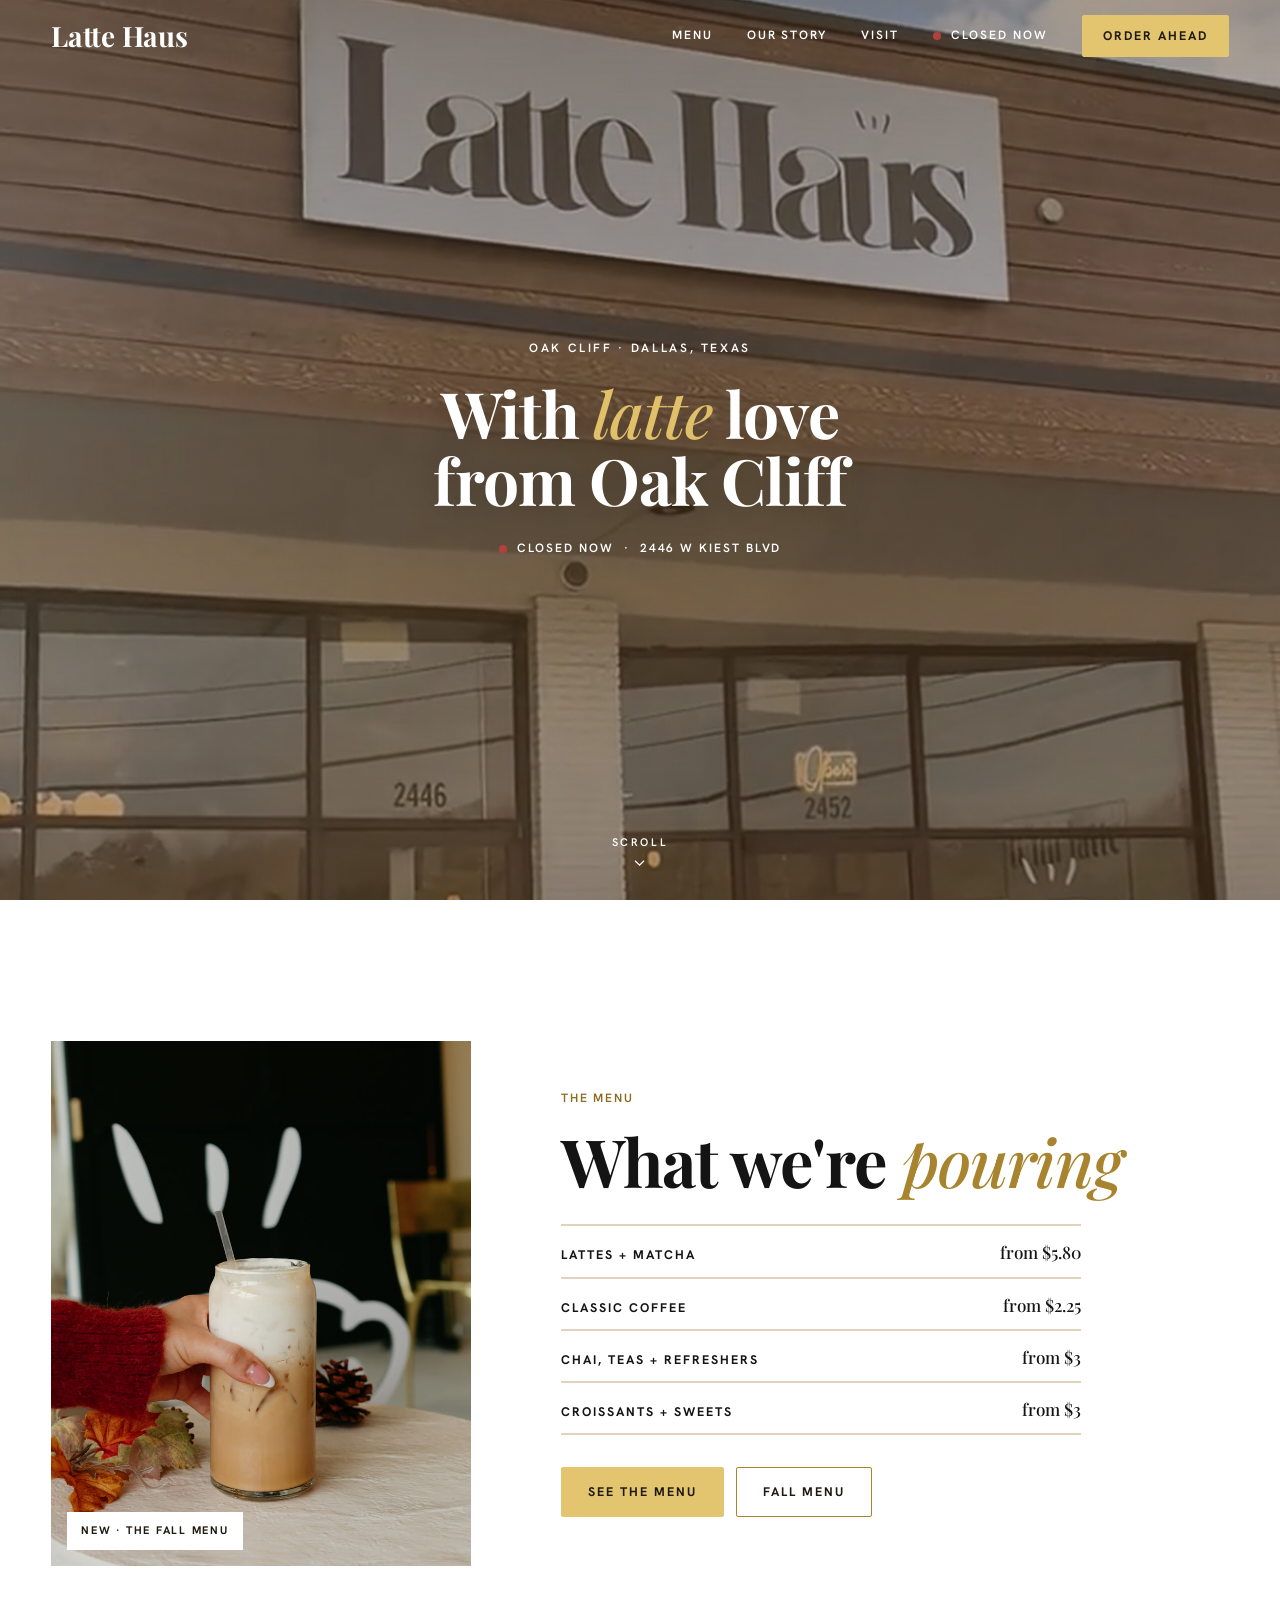
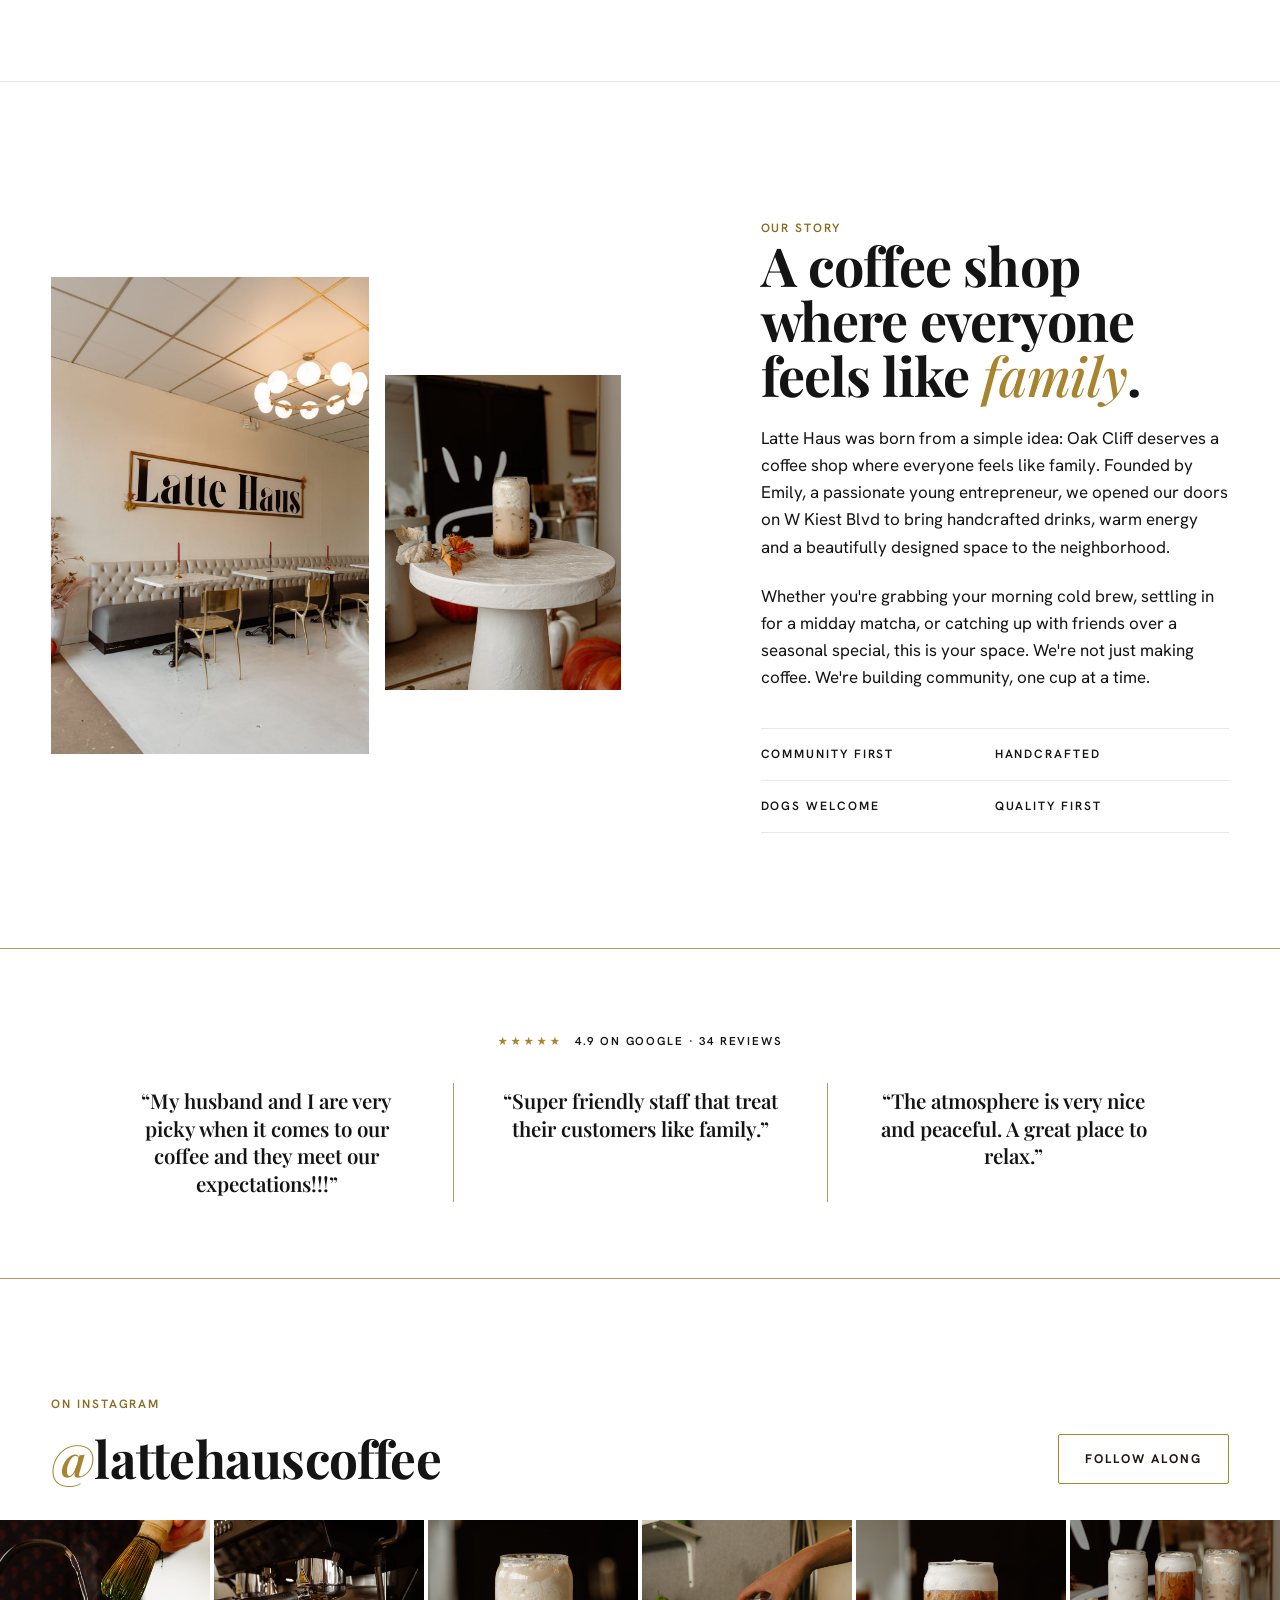
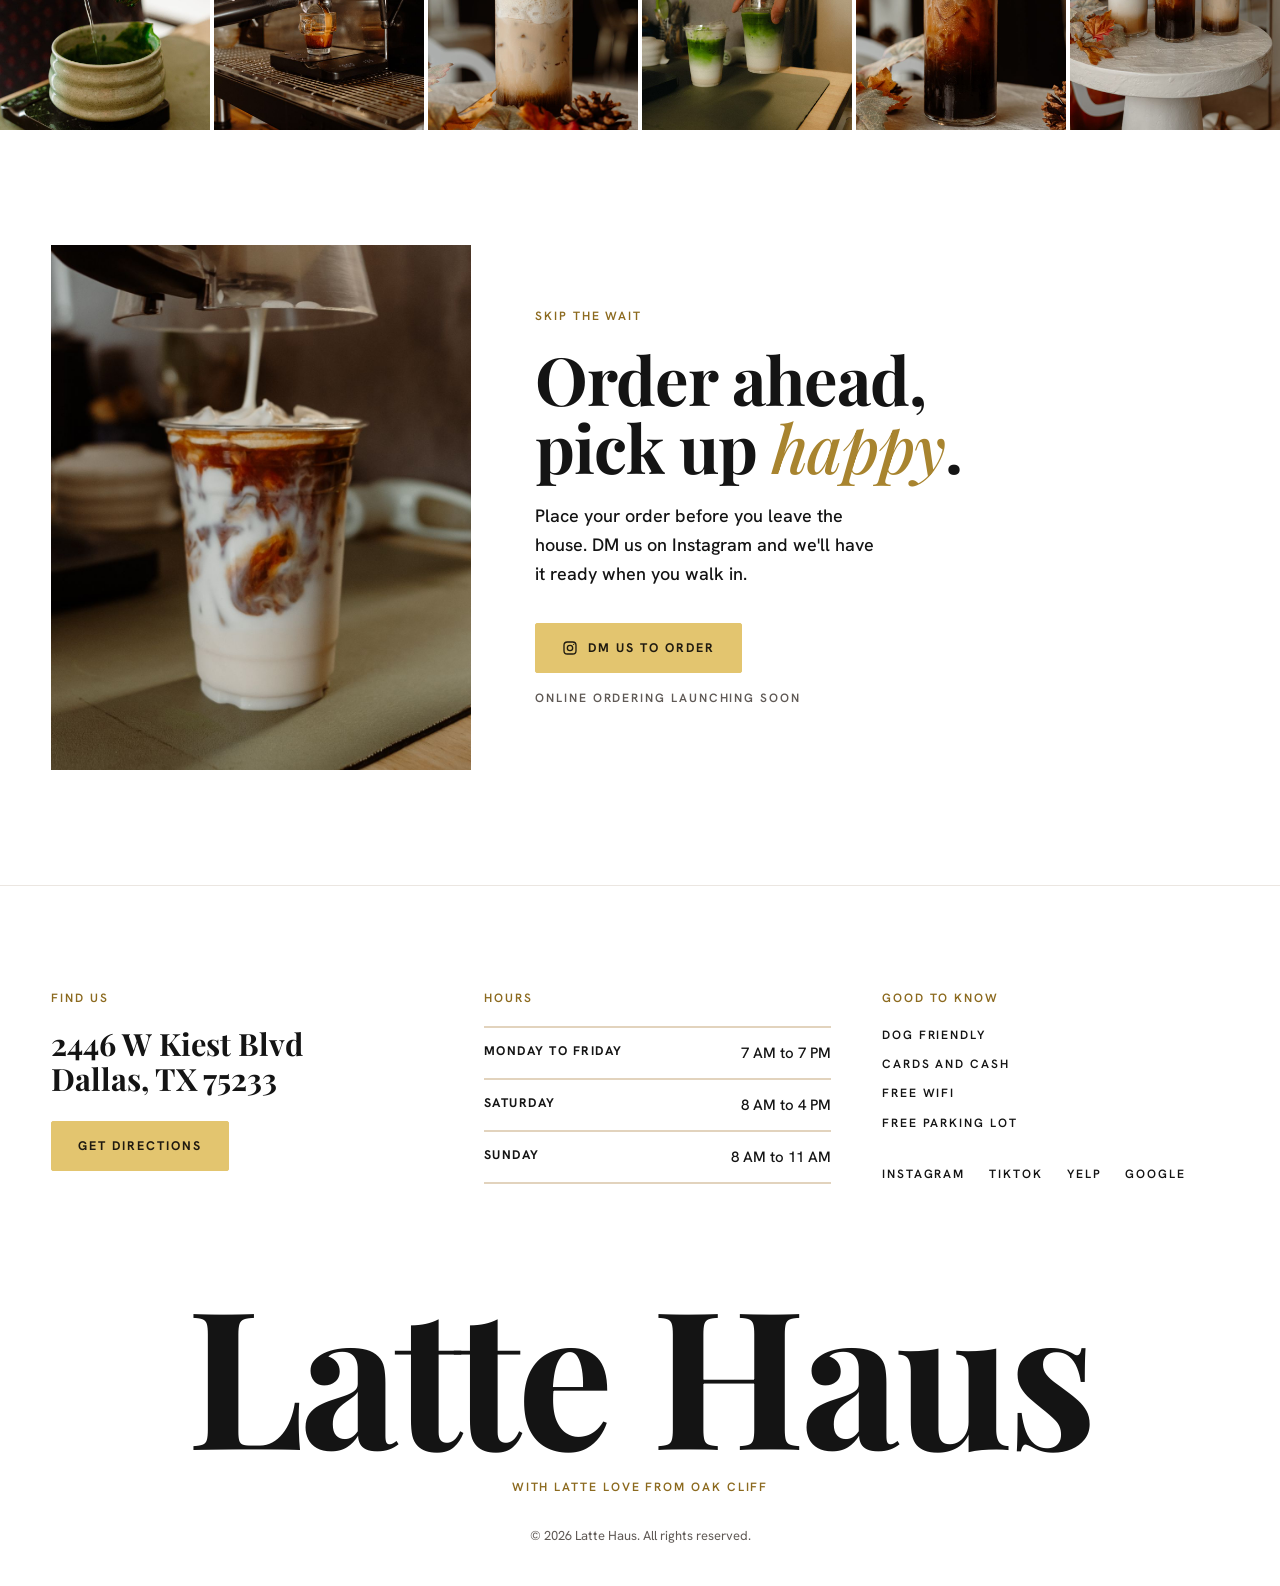
==== index.html @ f5f800fb "Revert "Menu section: 4x2 drink tiles (regular 2x2 + fall 2x2), each opens its menu" This reverts co" ====
<!DOCTYPE html>
<html lang="en">
<head>
  <meta charset="UTF-8">
  <meta name="viewport" content="width=device-width, initial-scale=1.0, viewport-fit=cover">
  <title>Latte Haus | Coffee Shop in Oak Cliff, Dallas</title>
  <meta name="description" content="Latte Haus is a handcrafted coffee shop in Oak Cliff, Dallas. Specialty lattes, matcha, pastries and a cozy room to stay a while. 2446 W Kiest Blvd.">
  <meta name="robots" content="index, follow">
  <link rel="canonical" href="https://www.lattehauscoffee.com">
  <meta name="theme-color" content="#ffffff">

  <meta property="og:type" content="website">
  <meta property="og:title" content="Latte Haus | With latte love from Oak Cliff">
  <meta property="og:description" content="Handcrafted coffee, treats and teas in Oak Cliff, Dallas.">
  <meta property="og:image" content="https://www.lattehauscoffee.com/images/og-card-v2.jpg">
  <meta property="og:image:width" content="1200">
  <meta property="og:image:height" content="630">
  <meta property="og:image:alt" content="Latte Haus, with latte love from Oak Cliff. The cafe's gold Latte Haus sign over a tufted banquette.">
  <meta property="og:url" content="https://www.lattehauscoffee.com">
  <meta property="og:site_name" content="Latte Haus">
  <meta name="twitter:card" content="summary_large_image">

  <link rel="icon" type="image/svg+xml" href="data:image/svg+xml,%3Csvg viewBox='0 0 100 100' xmlns='http://www.w3.org/2000/svg'%3E%3Crect width='100' height='100' fill='%23fff'/%3E%3Ctext x='50' y='74' font-family='Didot,Georgia,serif' font-weight='800' font-size='72' text-anchor='middle' fill='%23141414'%3EL%3C/text%3E%3C/svg%3E">

  <link rel="preconnect" href="https://fonts.googleapis.com">
  <link rel="preconnect" href="https://fonts.gstatic.com" crossorigin>
  <link href="https://fonts.googleapis.com/css2?family=Playfair+Display:wght@500..800&family=Hanken+Grotesk:wght@400..700&display=swap" rel="stylesheet">
  <link rel="preload" as="image" href="images/hero-storefront.jpg">
  <link rel="stylesheet" href="styles.css">

  <script type="application/ld+json">
  {
    "@context": "https://schema.org",
    "@type": "CoffeeShop",
    "name": "Latte Haus",
    "description": "Handcrafted coffee shop in Oak Cliff, Dallas TX. Specialty lattes, matcha, teas and pastries.",
    "url": "https://www.lattehauscoffee.com",
    "image": "https://www.lattehauscoffee.com/images/storefront-new.jpg",
    "servesCuisine": "Coffee",
    "priceRange": "$",
    "address": {
      "@type": "PostalAddress",
      "streetAddress": "2446 W Kiest Blvd",
      "addressLocality": "Dallas",
      "addressRegion": "TX",
      "postalCode": "75233",
      "addressCountry": "US"
    },
    "geo": { "@type": "GeoCoordinates", "latitude": 32.6972, "longitude": -96.8693 },
    "openingHoursSpecification": [
      { "@type": "OpeningHoursSpecification", "dayOfWeek": ["Monday", "Tuesday", "Wednesday", "Thursday", "Friday"], "opens": "07:00", "closes": "19:00" },
      { "@type": "OpeningHoursSpecification", "dayOfWeek": "Saturday", "opens": "08:00", "closes": "16:00" },
      { "@type": "OpeningHoursSpecification", "dayOfWeek": "Sunday", "opens": "08:00", "closes": "11:00" }
    ],
    "sameAs": ["https://www.instagram.com/lattehauscoffee/", "https://www.tiktok.com/@lattehauscoffee", "https://www.yelp.com/biz/latte-haus-dallas"]
  }
  </script>
  <script>document.documentElement.classList.add('js')</script>
</head>
<body>

  <header id="site-header">
    <div class="header-inner">
      <a href="#top" class="wordmark" aria-label="Latte Haus, back to top">Latte Haus</a>
      <nav class="header-nav" aria-label="Main">
        <a href="#menu">Menu</a>
        <a href="#story">Our story</a>
        <a href="#visit">Visit</a>
        <a class="status" href="#visit" data-status><i aria-hidden="true"></i><span data-status-text>Open today</span></a>
        <a href="#order" class="btn btn-solid">Order ahead</a>
      </nav>
    </div>
  </header>

  <main id="top">

    <!-- HERO: full-screen storefront photo (same shot as the live site), Onyx-style. Header floats on top in white; the sign line sits centered on the image. -->
    <section class="hero" data-studio-section="hero">
      <img class="hero-img" data-studio="photo" src="images/hero-storefront.jpg" width="1600" height="2315" alt="The Latte Haus storefront on W Kiest Blvd in Oak Cliff" fetchpriority="high">
      <!-- Phones only: behind-the-scenes reel (Lee's fall shoot). script.js loads it on small screens; desktop keeps the storefront photo. -->
      <video class="hero-video" muted playsinline loop preload="none" poster="media/hero-reel-poster.jpg" data-src="media/hero-reel.mp4" aria-hidden="true"></video>
      <div class="hero-center">
        <p class="hero-eyebrow" data-studio="eyebrow">Oak Cliff · Dallas, Texas</p>
        <h1 class="display" data-studio="headline" data-studio-type="richtext">With <em>latte</em> love<br>from Oak Cliff</h1>
        <a class="status" href="https://maps.google.com/?q=Latte+Haus+2446+W+Kiest+Blvd+Dallas+TX" target="_blank" rel="noopener" data-status><i aria-hidden="true"></i><span data-status-text>Open today</span><span aria-hidden="true">·</span><span>2446 W Kiest Blvd</span></a>
      </div>
      <a class="scroll-cue" href="#menu">Scroll<svg viewBox="0 0 24 24" fill="none" stroke="currentColor" stroke-width="1.6" aria-hidden="true"><path d="M6 9l6 6 6-6"/></svg></a>
    </section>

    <!-- MENU: the full menu is a one-page PDF (menu/menu.html, re-render with menu/render.sh) shown in a pop-up -->
    <section class="menu" id="menu" data-studio-section="menu">
      <a class="menu-card fall-card" href="latte-haus-fall-menu.pdf" data-menu="fall" aria-label="Open the fall menu">
        <!-- Fall drinks trading places on the pedestal (Lee's fall shoot). Plays silently while on screen; poster shows until then. -->
        <video class="fall-video" muted playsinline loop preload="none" poster="media/fall-swap-poster.jpg" data-src="media/fall-swap-v2.mp4" width="800" height="1000" aria-label="The three fall drinks set down one after another on a white pedestal"></video>
        <span class="fall-tag" data-studio="fall-tag" data-studio-label="Fall tag">New · The fall menu</span>
      </a>
      <div class="menu-copy">
        <p class="label">The menu</p>
        <h2 class="display" data-studio="menu-title" data-studio-label="Menu title" data-studio-type="richtext">What we're <em>pouring</em></h2>
        <!-- Letterboard index: starting prices come from the menu PDF (menu/menu.html). Update both together. -->
        <div class="menu-index" data-studio="menu-index" data-studio-label="Menu categories">
          <template data-studio-item><div class="mi-row"><span class="mi-name" data-studio-field="name"></span><span class="mi-from" data-studio-field="from"></span></div></template>
          <div class="mi-row"><span class="mi-name" data-studio-field="name">Lattes + matcha</span><span class="mi-from" data-studio-field="from">from $5.80</span></div>
          <div class="mi-row"><span class="mi-name" data-studio-field="name">Classic coffee</span><span class="mi-from" data-studio-field="from">from $2.25</span></div>
          <div class="mi-row"><span class="mi-name" data-studio-field="name">Chai, teas + refreshers</span><span class="mi-from" data-studio-field="from">from $3</span></div>
          <div class="mi-row"><span class="mi-name" data-studio-field="name">Croissants + sweets</span><span class="mi-from" data-studio-field="from">from $3</span></div>
        </div>
        <div class="menu-btns">
          <a class="btn btn-solid" href="latte-haus-menu.pdf" data-menu data-studio="menu-button" data-studio-label="Menu button">See the menu</a>
          <!-- Fall menu: menu/fall.html (PLACEHOLDER names from Lee 2026-09-30, confirm with Emily), re-render with menu/render.sh -->
          <a class="btn btn-line" href="latte-haus-fall-menu.pdf" data-menu="fall" data-studio="fall-button" data-studio-label="Fall menu button">Fall menu</a>
        </div>
      </div>
    </section>

    <!-- ABOUT US -->
    <section class="story" id="story" data-studio-section="about" data-studio-section-label="Our story">
      <div class="story-photos">
        <img data-studio="photo" src="images/fall-room.jpg" width="1000" height="1500" alt="Inside Latte Haus: the gold Latte Haus sign over a tufted banquette, marble tables and a globe chandelier" loading="lazy">
        <img data-studio="photo-2" data-studio-label="Second photo" src="images/fall-pedestal.jpg" width="800" height="1067" alt="An iced latte on a white pedestal in front of the smiling Latte Haus mascot wall, with pumpkins" loading="lazy">
      </div>
      <div class="story-copy">
        <p class="label">Our story</p>
        <h2 class="display" data-studio="title" data-studio-type="richtext">A coffee shop where everyone feels like <em>family</em>.</h2>
        <p data-studio="story-1" data-studio-label="Story paragraph 1">Latte Haus was born from a simple idea: Oak Cliff deserves a coffee shop where everyone feels like family. Founded by Emily, a passionate young entrepreneur, we opened our doors on W Kiest Blvd to bring handcrafted drinks, warm energy and a beautifully designed space to the neighborhood.</p>
        <p data-studio="story-2" data-studio-label="Story paragraph 2">Whether you're grabbing your morning cold brew, settling in for a midday matcha, or catching up with friends over a seasonal special, this is your space. We're not just making coffee. We're building community, one cup at a time.</p>
        <div class="values" data-studio="values" data-studio-label="Values">
          <template data-studio-item><div class="value" data-studio-field="label"></div></template>
          <div class="value" data-studio-field="label">Community first</div>
          <div class="value" data-studio-field="label">Handcrafted</div>
          <div class="value" data-studio-field="label">Dogs welcome</div>
          <div class="value" data-studio-field="label">Quality first</div>
        </div>
      </div>
    </section>

    <!-- REVIEWS: slim band between gold hairlines -->
    <section class="reviews" data-studio-section="reviews">
      <a class="rating" href="https://maps.google.com/?q=Latte+Haus+Dallas+TX" target="_blank" rel="noopener"><span aria-hidden="true">★★★★★</span><span data-studio="rating" data-studio-label="Rating">4.9 on Google · 34 reviews</span></a>
      <!-- Real quotes from public customer reviews (Yelp / joe.coffee). Swap in verbatim Google reviews when available. -->
      <div class="quotes" data-studio="quotes" data-studio-label="Review quotes">
        <template data-studio-item><blockquote class="quote"><p data-studio-field="quote"></p></blockquote></template>
        <blockquote class="quote"><p data-studio-field="quote">“My husband and I are very picky when it comes to our coffee and they meet our expectations!!!”</p></blockquote>
        <blockquote class="quote"><p data-studio-field="quote">“Super friendly staff that treat their customers like family.”</p></blockquote>
        <blockquote class="quote"><p data-studio-field="quote">“The atmosphere is very nice and peaceful. A great place to relax.”</p></blockquote>
      </div>
    </section>

    <!-- INSTAGRAM: static tiles of their photos, all link to the profile -->
    <section class="ig" data-studio-section="instagram" data-studio-section-label="Instagram">
      <div class="ig-head">
        <div>
          <p class="label">On Instagram</p>
          <h2 class="display"><a href="https://www.instagram.com/lattehauscoffee/" target="_blank" rel="noopener"><em>@</em>lattehauscoffee</a></h2>
        </div>
        <a class="btn btn-line" href="https://www.instagram.com/lattehauscoffee/" target="_blank" rel="noopener">Follow along</a>
      </div>
      <div class="ig-grid">
        <a href="https://www.instagram.com/lattehauscoffee/" target="_blank" rel="noopener"><img data-studio="photo-1" data-studio-label="Photo 1" src="images/ig-matcha-color.jpg" width="800" height="800" alt="Hot water poured into a bowl of bright green matcha, whisk ready" loading="lazy"></a>
        <a href="https://www.instagram.com/lattehauscoffee/" target="_blank" rel="noopener"><img data-studio="photo-2" data-studio-label="Photo 2" src="images/ig-espresso.jpg" width="800" height="800" alt="A shot pulling on the Latte Haus espresso machine" loading="lazy"></a>
        <a href="https://www.instagram.com/lattehauscoffee/" target="_blank" rel="noopener"><img data-studio="photo-3" data-studio-label="Photo 3" src="images/ig-calabasa.jpg" width="800" height="800" alt="Calabasa Latte with fall leaves and a pinecone" loading="lazy"></a>
        <a href="https://www.instagram.com/lattehauscoffee/" target="_blank" rel="noopener"><img data-studio="photo-4" data-studio-label="Photo 4" src="images/ig-matcha-counter.jpg" width="800" height="800" alt="Two matcha drinks being made at the counter" loading="lazy"></a>
        <a href="https://www.instagram.com/lattehauscoffee/" target="_blank" rel="noopener"><img data-studio="photo-5" data-studio-label="Photo 5" src="images/ig-cold-brew.jpg" width="800" height="800" alt="Maple Cream Cold Brew with fall leaves" loading="lazy"></a>
        <a href="https://www.instagram.com/lattehauscoffee/" target="_blank" rel="noopener"><img data-studio="photo-6" data-studio-label="Photo 6" src="images/ig-fall-trio.jpg" width="800" height="800" alt="The three fall drinks on a pedestal by the mascot wall" loading="lazy"></a>
      </div>
    </section>

    <!-- DM TO ORDER -->
    <section class="order" id="order" data-studio-section="order" data-studio-section-label="Order ahead">
      <figure class="order-photo">
        <img data-studio="photo" src="images/fall-pour.jpg" width="1000" height="1250" alt="Milk pouring into an iced latte with a caramel swirl" loading="lazy">
      </figure>
      <div class="order-copy">
        <p class="label">Skip the wait</p>
        <h2 class="display" data-studio="title" data-studio-type="richtext">Order ahead,<br>pick up <em>happy</em>.</h2>
        <p class="lede" data-studio="text">Place your order before you leave the house. DM us on Instagram and we'll have it ready when you walk in.</p>
        <a href="https://ig.me/m/lattehauscoffee" target="_blank" rel="noopener" class="btn btn-solid" data-studio="dm-link" data-studio-label="Instagram DM link">
          <svg viewBox="0 0 24 24" fill="none" stroke="currentColor" stroke-width="2" aria-hidden="true"><rect x="3" y="3" width="18" height="18" rx="5"/><circle cx="12" cy="12" r="4"/><circle cx="17.5" cy="6.5" r="1" fill="currentColor" stroke="none"/></svg>
          DM us to order
        </a>
        <p class="order-note" data-studio="note" data-studio-label="Small note">Online ordering launching soon</p>
      </div>
    </section>

  </main>

  <footer id="site-footer">
    <div class="visit" id="visit" data-studio-section="location" data-studio-section-label="Location & hours">
      <div class="visit-where">
        <p class="label">Find us</p>
        <p class="address" data-studio="address" data-studio-type="richtext"><a href="https://maps.google.com/?q=2446+W+Kiest+Blvd+Dallas+TX+75233" target="_blank" rel="noopener">2446 W Kiest Blvd<br>Dallas, TX 75233</a></p>
        <a href="https://maps.google.com/?q=2446+W+Kiest+Blvd+Dallas+TX+75233" target="_blank" rel="noopener" class="btn btn-solid">Get directions</a>
      </div>
      <div>
        <p class="label">Hours</p>
          <div class="hours-grid" data-studio="hours">
            <template data-studio-item><div class="hours-row"><span class="hours-day" data-studio-field="days"></span><span class="hours-time" data-studio-field="time"></span></div></template>
            <div class="hours-row"><span class="hours-day" data-studio-field="days">Monday to Friday</span><span class="hours-time" data-studio-field="time">7 AM to 7 PM</span></div>
            <div class="hours-row"><span class="hours-day" data-studio-field="days">Saturday</span><span class="hours-time" data-studio-field="time">8 AM to 4 PM</span></div>
            <div class="hours-row"><span class="hours-day" data-studio-field="days">Sunday</span><span class="hours-time" data-studio-field="time">8 AM to 11 AM</span></div>
          </div>
      </div>
      <div>
        <p class="label">Good to know</p>
        <ul class="extras" data-studio="extras" data-studio-label="Amenities">
          <template data-studio-item><li data-studio-field="label"></li></template>
          <li data-studio-field="label">Dog friendly</li>
          <li data-studio-field="label">Cards and cash</li>
          <li data-studio-field="label">Free wifi</li>
          <li data-studio-field="label">Free parking lot</li>
        </ul>
        <ul class="footer-links">
          <li><a href="https://www.instagram.com/lattehauscoffee/" target="_blank" rel="noopener">Instagram</a></li>
          <li><a href="https://www.tiktok.com/@lattehauscoffee" target="_blank" rel="noopener">TikTok</a></li>
          <li><a href="https://www.yelp.com/biz/latte-haus-dallas" target="_blank" rel="noopener">Yelp</a></li>
          <li><a href="https://maps.google.com/?q=Latte+Haus+Dallas" target="_blank" rel="noopener">Google</a></li>
        </ul>
      </div>
    </div>
    <div class="footer-base">
      <p class="footer-mark">Latte Haus</p>
      <p class="footer-tagline" data-studio="footer.tagline" data-studio-label="Footer tagline">With latte love from Oak Cliff</p>
      <p class="footer-copy">© 2026 Latte Haus. All rights reserved.</p>
    </div>
  </footer>

  <dialog id="menu-modal" aria-label="Latte Haus menu">
    <div class="mm-bar">
      <p class="label">The menu</p>
      <div class="mm-actions">
        <a class="btn btn-line mm-download" href="latte-haus-menu.pdf" download>Download PDF</a>
        <button class="btn btn-solid mm-close" type="button">Close</button>
      </div>
    </div>
    <div class="mm-body">
      <picture>
        <source media="(max-width: 700px)">
        <img width="1632" height="2112" alt="">
      </picture>
    </div>
  </dialog>

  <nav class="action-bar" aria-label="Quick actions">
    <a href="https://ig.me/m/lattehauscoffee" target="_blank" rel="noopener" class="btn btn-solid">Order ahead</a>
    <a href="latte-haus-menu.pdf" data-menu class="btn btn-line">Menu</a>
    <a href="https://maps.google.com/?q=2446+W+Kiest+Blvd+Dallas+TX+75233" target="_blank" rel="noopener" class="btn btn-line">Directions</a>
  </nav>

  <script src="script.js"></script>
  <script defer src="/_vercel/insights/script.js"></script>
  <script src="https://site-studio-kappa.vercel.app/studio.js" data-site="latte-haus" defer></script>
</body>
</html>
---- styles.css ----
/* Latte Haus refresh. Playfair like the live site, honey gold accent words (the live site's gold italic), gold from the sign frame, rails from the letterboard. No pink. */
:root {
  --ink: #141414;
  --paper: #ffffff;
  --honey: #a8842f;       /* big accent words on white (3.5:1, large text) */
  --honey-ink: #8c6a1f;   /* small labels on white (5:1) */
  --honey-light: #e0c069; /* accent words on the dark hero photo */
  --btn: #e3c56f;         /* buttons: buttery honey, dark text on it (11:1) */
  --btn-hover: #d4b257;
  --btn-ink: #1f1a10;
  --gold: #b8965a;
  --rail: #e2d3bd;
  --line: #ebe6e1;
  --mute: #5f5955;
  --serif: "Playfair Display", Georgia, serif;
  --sans: "Hanken Grotesk", system-ui, sans-serif;
  --gutter: clamp(16px, 4vw, 56px);
  --header: 72px;
}

*, *::before, *::after { box-sizing: border-box; }
html { scroll-behavior: smooth; scroll-padding-top: calc(var(--header) + 12px); -webkit-text-size-adjust: 100%; }
body { margin: 0; background: #ffffff; color: var(--ink); font-family: var(--sans); font-size: 17px; line-height: 1.6; -webkit-font-smoothing: antialiased; }
img { display: block; max-width: 100%; height: auto; }
a { color: inherit; }

/* ---------- type ---------- */
.label { font-family: var(--sans); font-size: 12px; font-weight: 600; letter-spacing: .16em; text-transform: uppercase; margin: 0 0 18px; color: var(--honey-ink); }
.display { font-family: var(--serif); font-weight: 700; letter-spacing: -.015em; line-height: 1.02; margin: 0; }
h2.display { font-size: clamp(40px, 5.2vw, 72px); }
/* the splash of color: one italic honey word per headline, like the live site's gold "Latte" */
.display em { font-style: italic; font-weight: 500; color: var(--honey); }
.hero h1 em { color: var(--honey-light); }
.lede { font-size: 18px; font-weight: 500; max-width: 34ch; margin: 22px 0 0; }

/* ---------- buttons ---------- */
.btn { display: inline-flex; align-items: center; justify-content: center; gap: 10px; min-height: 50px; padding: 0 26px; border: 1.5px solid var(--honey); border-radius: 2px; font-family: var(--sans); font-size: 12.5px; font-weight: 700; letter-spacing: .16em; text-transform: uppercase; text-decoration: none; transition: background .2s, color .2s; }
.btn-solid { background: var(--btn); border-color: var(--btn); color: var(--btn-ink); }
.btn-solid:hover { background: var(--btn-hover); border-color: var(--btn-hover); }
.btn-line { background: transparent; color: var(--btn-ink); }
.btn-line:hover { background: var(--btn); border-color: var(--btn); }
.btn svg { width: 16px; height: 16px; flex: none; }

.status { display: inline-flex; align-items: center; gap: 10px; font-size: 12px; font-weight: 600; letter-spacing: .16em; text-transform: uppercase; text-decoration: none; }
.status i { width: 8px; height: 8px; border-radius: 50%; background: #2f8f4e; flex: none; }
.status.is-closed i { background: #b3413b; }

/* ---------- header ---------- */
#site-header { position: fixed; inset: 0 0 auto 0; z-index: 50; height: var(--header); background: #ffffff; border-bottom: 1px solid transparent; transition: border-color .25s; }
#site-header.scrolled { border-bottom-color: #ebe6e1; }
.header-inner { height: 100%; display: flex; align-items: center; justify-content: space-between; gap: 24px; padding: 0 var(--gutter); }
.wordmark { font-family: var(--serif); font-weight: 700; font-size: 28px; letter-spacing: -.01em; text-decoration: none; line-height: 1; }
.header-nav { display: flex; align-items: center; gap: 34px; }
.header-nav a:not(.btn) { font-size: 12px; font-weight: 600; letter-spacing: .16em; text-transform: uppercase; text-decoration: none; }
.header-nav a:not(.btn):hover { color: var(--honey-ink); }
.header-nav .btn { min-height: 42px; padding: 0 20px; }

/* ---------- hero: full-screen photo, sign line centered (Onyx-style) ---------- */
.hero { position: relative; height: 100svh; min-height: 560px; max-height: 1200px; display: grid; place-items: center; overflow: hidden; background: #6b4a26; color: #ffffff; }
.hero-img { position: absolute; inset: 0; width: 100%; height: 100%; object-fit: cover; object-position: 50% 40%; }
.hero-video { display: none; position: absolute; inset: 0; width: 100%; height: 100%; object-fit: cover; }
.hero::after { content: ""; position: absolute; inset: 0; background: radial-gradient(ellipse 60% 45% at 50% 50%, rgba(70, 46, 20, .3), rgba(70, 46, 20, 0) 100%), linear-gradient(180deg, rgba(96, 64, 30, .5) 0%, rgba(122, 86, 44, .34) 32%, rgba(122, 86, 44, .38) 64%, rgba(90, 60, 28, .56) 100%); pointer-events: none; }
.hero-center { position: relative; z-index: 1; text-align: center; padding: 0 16px; }
.hero-eyebrow { margin: 0 0 22px; font-size: 12px; font-weight: 600; letter-spacing: .22em; text-transform: uppercase; }
.hero h1 { font-size: clamp(44px, 5vw, 84px); line-height: 1.04; text-shadow: 0 2px 30px rgba(0, 0, 0, .25); }
.hero .status { margin-top: 26px; color: #ffffff; }
.scroll-cue { position: absolute; z-index: 1; left: 50%; bottom: 28px; transform: translateX(-50%); display: grid; justify-items: center; gap: 2px; font-size: 11px; font-weight: 600; letter-spacing: .24em; text-transform: uppercase; text-decoration: none; color: #ffffff; }
.scroll-cue svg { width: 18px; height: 18px; }

/* header floats on the photo in white until you scroll past the hero */
#site-header.on-photo { background: transparent; color: #ffffff; border-bottom-color: transparent; }
#site-header.on-photo .header-nav a:not(.btn):hover { color: #ffffff; opacity: .75; }
#site-header { transition: background .3s, color .3s, border-color .3s; }

/* ---------- menu: card + pop-up (full menu lives in latte-haus-menu.pdf) ---------- */
.menu { display: grid; grid-template-columns: minmax(0, 420px) 1fr; gap: clamp(40px, 7vw, 120px); align-items: center; padding: clamp(96px, 11vw, 160px) var(--gutter) clamp(80px, 9vw, 128px); }
.menu-card { display: block; box-shadow: 0 22px 54px rgba(20, 20, 20, .14); transition: transform .35s ease, box-shadow .35s ease; }
.menu-card:hover { transform: translateY(-4px); box-shadow: 0 28px 64px rgba(20, 20, 20, .18); }
.menu-card img { width: 100%; }
.fall-card { position: relative; box-shadow: none; }
.fall-card:hover { box-shadow: none; }
.fall-card img, .fall-video { display: block; width: 100%; height: auto; aspect-ratio: 4 / 5; object-fit: cover; background: #2a211a; }
.fall-tag { position: absolute; left: 16px; bottom: 16px; background: #ffffff; padding: 10px 14px; font-size: 11px; font-weight: 700; letter-spacing: .16em; text-transform: uppercase; color: var(--btn-ink); }
.menu-index { margin-top: 30px; max-width: 520px; border-top: 2px solid var(--rail); }
.mi-row { display: flex; justify-content: space-between; align-items: baseline; gap: 16px; padding: 13px 0 12px; background: linear-gradient(var(--rail), var(--rail)) left bottom / 100% 2px no-repeat; }
.mi-name { font-size: 12.5px; font-weight: 700; letter-spacing: .16em; text-transform: uppercase; }
.mi-from { font-family: var(--serif); font-size: 17px; font-weight: 500; white-space: nowrap; }
.menu-btns { display: flex; flex-wrap: wrap; gap: 12px; margin-top: 32px; }

#menu-modal { padding: 0; border: 0; border-radius: 2px; background: #f4f1ee; color: var(--ink); width: min(900px, calc(100vw - 48px)); max-width: 100vw; max-height: calc(100vh - 48px); overflow: auto; overscroll-behavior: contain; }
#menu-modal::backdrop { background: rgba(20, 20, 20, .6); }
.mm-bar { position: sticky; top: 0; z-index: 2; display: flex; align-items: center; justify-content: space-between; gap: 12px; padding: 10px 12px 10px 20px; background: #ffffff; border-bottom: 1px solid #ebe6e1; }
.mm-bar .label { margin: 0; }
.mm-actions { display: flex; gap: 8px; }
.mm-actions .btn { min-height: 44px; padding: 0 16px; cursor: pointer; }
.mm-body { padding: 16px; }
.mm-body img { width: 100%; }

/* ---------- story ---------- */
.story { display: grid; grid-template-columns: repeat(12, 1fr); gap: 0 clamp(20px, 3vw, 48px); padding: clamp(80px, 9vw, 128px) var(--gutter); align-items: center; border-top: 1px solid #ebe6e1; }
.story-photos { grid-column: 1 / span 6; display: grid; grid-template-columns: 1.35fr 1fr; gap: 16px; align-items: end; }
.story-photos img { width: 100%; aspect-ratio: 2 / 3; object-fit: cover; object-position: 50% 85%; }
.story-photos img:last-child { aspect-ratio: 3 / 4; margin-bottom: 64px; }
.story-copy { grid-column: 8 / span 5; }
.story-copy h2 { font-size: clamp(38px, 4.2vw, 60px); }
.story-copy p { margin: 22px 0 0; }
.values { margin: 36px 0 0; display: grid; grid-template-columns: 1fr 1fr; border-top: 1px solid #ebe6e1; }
.value { padding: 16px 0; border-bottom: 1px solid #ebe6e1; font-size: 12px; font-weight: 600; letter-spacing: .16em; text-transform: uppercase; }

/* ---------- reviews: slim band between gold hairlines ---------- */
.reviews { background: #ffffff; border-top: 1px solid var(--gold); border-bottom: 1px solid var(--gold); padding: clamp(56px, 6vw, 80px) var(--gutter); text-align: center; }
.rating { display: inline-flex; gap: 12px; align-items: center; font-size: 11.5px; font-weight: 600; letter-spacing: .16em; text-transform: uppercase; text-decoration: none; }
.rating span:first-child { letter-spacing: .24em; color: var(--honey); }
.quotes { display: grid; grid-template-columns: repeat(3, 1fr); max-width: 1120px; margin: 30px auto 0; }
.quote { margin: 0; padding: 4px clamp(18px, 3vw, 44px); }
.quote + .quote { border-left: 1px solid var(--gold); }
.quote p { font-family: var(--serif); font-weight: 600; font-size: clamp(18px, 1.6vw, 21px); line-height: 1.35; margin: 0; }

/* ---------- instagram ---------- */
.ig { padding: clamp(80px, 9vw, 128px) var(--gutter) 0; }
.ig-head { display: flex; justify-content: space-between; align-items: flex-end; gap: 20px; margin-bottom: 36px; }
.ig-head h2.display { font-size: clamp(34px, 4vw, 56px); }
.ig-head h2 a { text-decoration: none; }
.ig-grid { display: grid; grid-template-columns: repeat(6, 1fr); gap: 4px; margin: 0 calc(-1 * var(--gutter)); }
.ig-grid a { display: block; overflow: hidden; }
.ig-grid img { width: 100%; aspect-ratio: 1; object-fit: cover; transition: transform .5s ease; }
.ig-grid a:hover img { transform: scale(1.04); }

/* ---------- order ---------- */
.order { display: grid; grid-template-columns: minmax(0, 420px) 1fr; gap: clamp(28px, 5vw, 88px); padding: clamp(80px, 9vw, 128px) var(--gutter); align-items: center; }
.order-photo { margin: 0; }
.order-photo img { width: 100%; aspect-ratio: 4 / 5; object-fit: cover; }
.order-copy .btn { margin-top: 34px; }
.order-note { margin: 16px 0 0; font-size: 12px; font-weight: 600; letter-spacing: .16em; text-transform: uppercase; color: var(--mute); }

/* ---------- footer: visit info + wordmark ---------- */
#site-footer { padding: clamp(72px, 8vw, 112px) var(--gutter) 40px; border-top: 1px solid #ebe6e1; }
.visit { display: grid; grid-template-columns: 1.1fr 1fr 1fr; gap: clamp(28px, 4vw, 72px); align-items: start; }
.address { font-family: var(--serif); font-weight: 700; font-size: clamp(26px, 2.4vw, 34px); line-height: 1.15; margin: 0; }
.address a { text-decoration: none; }
.visit-where .btn { margin-top: 24px; }
.hours-grid { border-top: 2px solid var(--rail); }
.hours-row { display: flex; justify-content: space-between; gap: 16px; padding: 13px 0; border-bottom: 2px solid var(--rail); }
.hours-day { font-size: 12.5px; font-weight: 700; letter-spacing: .12em; text-transform: uppercase; }
.hours-time { font-size: 15px; font-weight: 500; font-variant-numeric: tabular-nums; text-align: right; }
.extras { margin: 0; padding: 0; list-style: none; display: grid; gap: 10px; }
.extras li { font-size: 12px; font-weight: 600; letter-spacing: .16em; text-transform: uppercase; }
.footer-links { display: flex; flex-wrap: wrap; gap: 4px 24px; margin: 22px 0 0; padding: 0; list-style: none; }
.footer-links a { display: inline-block; padding: 10px 0; font-size: 12px; font-weight: 600; letter-spacing: .16em; text-transform: uppercase; text-decoration: none; }
.footer-links a:hover { color: var(--honey-ink); }
.footer-base { margin-top: clamp(56px, 7vw, 96px); text-align: center; }
.footer-mark { font-family: var(--serif); font-weight: 700; font-size: clamp(72px, 15vw, 220px); line-height: .9; letter-spacing: -.02em; margin: 0; }
.footer-tagline { margin: 22px 0 0; font-size: 12px; font-weight: 600; letter-spacing: .16em; text-transform: uppercase; color: var(--honey-ink); }
.footer-copy { margin: 28px 0 0; font-size: 13px; color: var(--mute); }

/* ---------- phone action bar ---------- */
.action-bar { display: none; }

/* ================= tablet ================= */
@media (max-width: 1080px) {
  .visit { grid-template-columns: 1fr 1fr; }
  .ig-grid { grid-template-columns: repeat(3, 1fr); }
}

/* ================= phone ================= */
@media (max-width: 767px) {
  :root { --header: 60px; }
  body { font-size: 16px; padding-bottom: calc(68px + env(safe-area-inset-bottom)); }
  .wordmark { font-size: 24px; }
  .header-nav a:not(.status) { display: none; }
  .header-nav .status { font-size: 11px; letter-spacing: .14em; }

  .hero { min-height: 520px; }
  .hero-video { display: block; }
  .hero-img { object-position: 50% 50%; }
  .hero h1 { font-size: clamp(40px, 11.4vw, 48px); }
  .hero-eyebrow { font-size: 11px; margin-bottom: 18px; }
  .hero .status { margin-top: 24px; font-size: 11px; letter-spacing: .14em; }
  .scroll-cue { bottom: calc(84px + env(safe-area-inset-bottom)); }

  .menu { grid-template-columns: 1fr; gap: 36px; padding: 72px 16px 64px; }
  .menu-card { order: 2; width: 100%; max-width: none; }
  .menu-btns { display: grid; grid-template-columns: 1fr 1fr; gap: 10px; margin-top: 26px; }
  .menu-btns .btn { padding: 0 10px; }

  #menu-modal { width: 100vw; height: 100dvh; max-height: 100dvh; margin: 0; border-radius: 0; }
  .mm-bar { padding: calc(10px + env(safe-area-inset-top, 0px)) 12px 10px; }
  .mm-bar .label { display: none; }
  .mm-actions { width: 100%; }
  .mm-actions .btn { flex: 1; }
  .mm-body { padding: 0 0 env(safe-area-inset-bottom, 0px); background: #ffffff; }

  .story { grid-template-columns: 1fr; padding: 64px 16px; }
  .story-photos { grid-column: 1; margin-bottom: 36px; gap: 10px; }
  .story-photos img:last-child { margin-bottom: 36px; }
  .story-copy { grid-column: 1; }

  .reviews { padding: 48px 16px; }
  .quotes { grid-template-columns: 1fr; margin-top: 22px; }
  .quote { padding: 16px 8px; }
  .quote + .quote { border-left: 0; border-top: 1px solid var(--gold); }
  .quote p { font-size: 19px; }

  .ig { padding: 64px 16px 0; }
  .ig-head { margin-bottom: 24px; }
  .ig-head .btn { display: none; }
  .ig-grid { grid-template-columns: repeat(3, 1fr); gap: 3px; margin: 0 -16px; }

  .order { grid-template-columns: 1fr; padding: 64px 16px; gap: 32px; }
  .order-photo { display: none; }
  .order-copy .btn { width: 100%; }

  #site-footer { padding: 56px 16px 32px; }
  .visit { grid-template-columns: 1fr; gap: 32px; }
  .visit-where .btn { width: 100%; }
  .footer-base { margin-top: 56px; }

  .action-bar { display: grid; grid-template-columns: 1.3fr 1fr 1fr; gap: 6px; position: fixed; inset: auto 0 0 0; z-index: 60; padding: 8px 8px calc(8px + env(safe-area-inset-bottom)); background: #ffffff; border-top: 1px solid #ebe6e1; }
  .action-bar .btn { min-height: 48px; padding: 0 8px; font-size: 11px; letter-spacing: .12em; }
}

/* ================= motion (quiet on purpose; off for reduced-motion; everything visible without JS) ================= */
@media (prefers-reduced-motion: no-preference) {
  /* hero: photo settles like a slow push-in, copy rises in order, the gold word warms up last */
  .hero-img { animation: lh-settle 7s cubic-bezier(.2, .7, .2, 1) both; }
  .hero-center > * { animation: lh-rise 1s cubic-bezier(.2, .7, .2, 1) both; }
  .hero-eyebrow { animation-delay: .2s; }
  .hero h1 { animation-delay: .38s; }
  .hero .status { animation-delay: .7s; }
  .hero h1 em { animation: lh-ink 1.4s ease 1.1s both; }
  .scroll-cue { animation: lh-fade 1s ease 1.3s both; }
  .scroll-cue svg { animation: lh-bob 2.6s ease-in-out 2.3s infinite; }

  /* sections drift up as they arrive (JS only tags things that start below the fold) */
  .will-reveal { opacity: 0; transform: translateY(22px); transition: opacity .9s cubic-bezier(.2, .7, .2, 1), transform .9s cubic-bezier(.2, .7, .2, 1); }
  .will-reveal.in { opacity: 1; transform: none; }
  .story-copy.will-reveal, .order-copy.will-reveal, .menu-copy.will-reveal { transition-delay: .12s; }

  /* instagram tiles arrive one after another */
  .ig-grid.will-reveal { opacity: 1; transform: none; }
  .ig-grid.will-reveal a { opacity: 0; transform: translateY(16px); transition: opacity .7s ease, transform .7s cubic-bezier(.2, .7, .2, 1); }
  .ig-grid.will-reveal.in a { opacity: 1; transform: none; }
  .ig-grid a:nth-child(2) { transition-delay: .07s; }
  .ig-grid a:nth-child(3) { transition-delay: .14s; }
  .ig-grid a:nth-child(4) { transition-delay: .21s; }
  .ig-grid a:nth-child(5) { transition-delay: .28s; }
  .ig-grid a:nth-child(6) { transition-delay: .35s; }

  /* letterboard rails draw across, one row at a time */
  .menu-index.will-reveal { opacity: 1; transform: none; }
  .menu-index.will-reveal .mi-row { background-size: 0 2px; transition: background-size .8s cubic-bezier(.6, 0, .2, 1); }
  .menu-index.will-reveal .mi-row > * { opacity: 0; transition: opacity .6s ease; }
  .menu-index.will-reveal.in .mi-row { background-size: 100% 2px; }
  .menu-index.will-reveal.in .mi-row > * { opacity: 1; }
  .mi-row:nth-child(3), .mi-row:nth-child(3) > * { transition-delay: .12s; }
  .mi-row:nth-child(4), .mi-row:nth-child(4) > * { transition-delay: .24s; }
  .mi-row:nth-child(5), .mi-row:nth-child(5) > * { transition-delay: .36s; }

  /* menu pop-up opens softly */
  #menu-modal[open] { animation: lh-pop .38s cubic-bezier(.2, .7, .2, 1) both; }
  #menu-modal[open]::backdrop { animation: lh-fade .38s ease both; }
}
@keyframes lh-settle { from { transform: scale(1.07); } to { transform: scale(1); } }
@keyframes lh-rise { from { opacity: 0; transform: translateY(22px); } to { opacity: 1; transform: none; } }
@keyframes lh-ink { from { color: #ffffff; } to { color: var(--honey-light); } }
@keyframes lh-fade { from { opacity: 0; } to { opacity: 1; } }
@keyframes lh-bob { 0%, 100% { transform: translateY(0); } 50% { transform: translateY(5px); } }
@keyframes lh-pop { from { opacity: 0; transform: translateY(14px) scale(.985); } to { opacity: 1; transform: none; } }
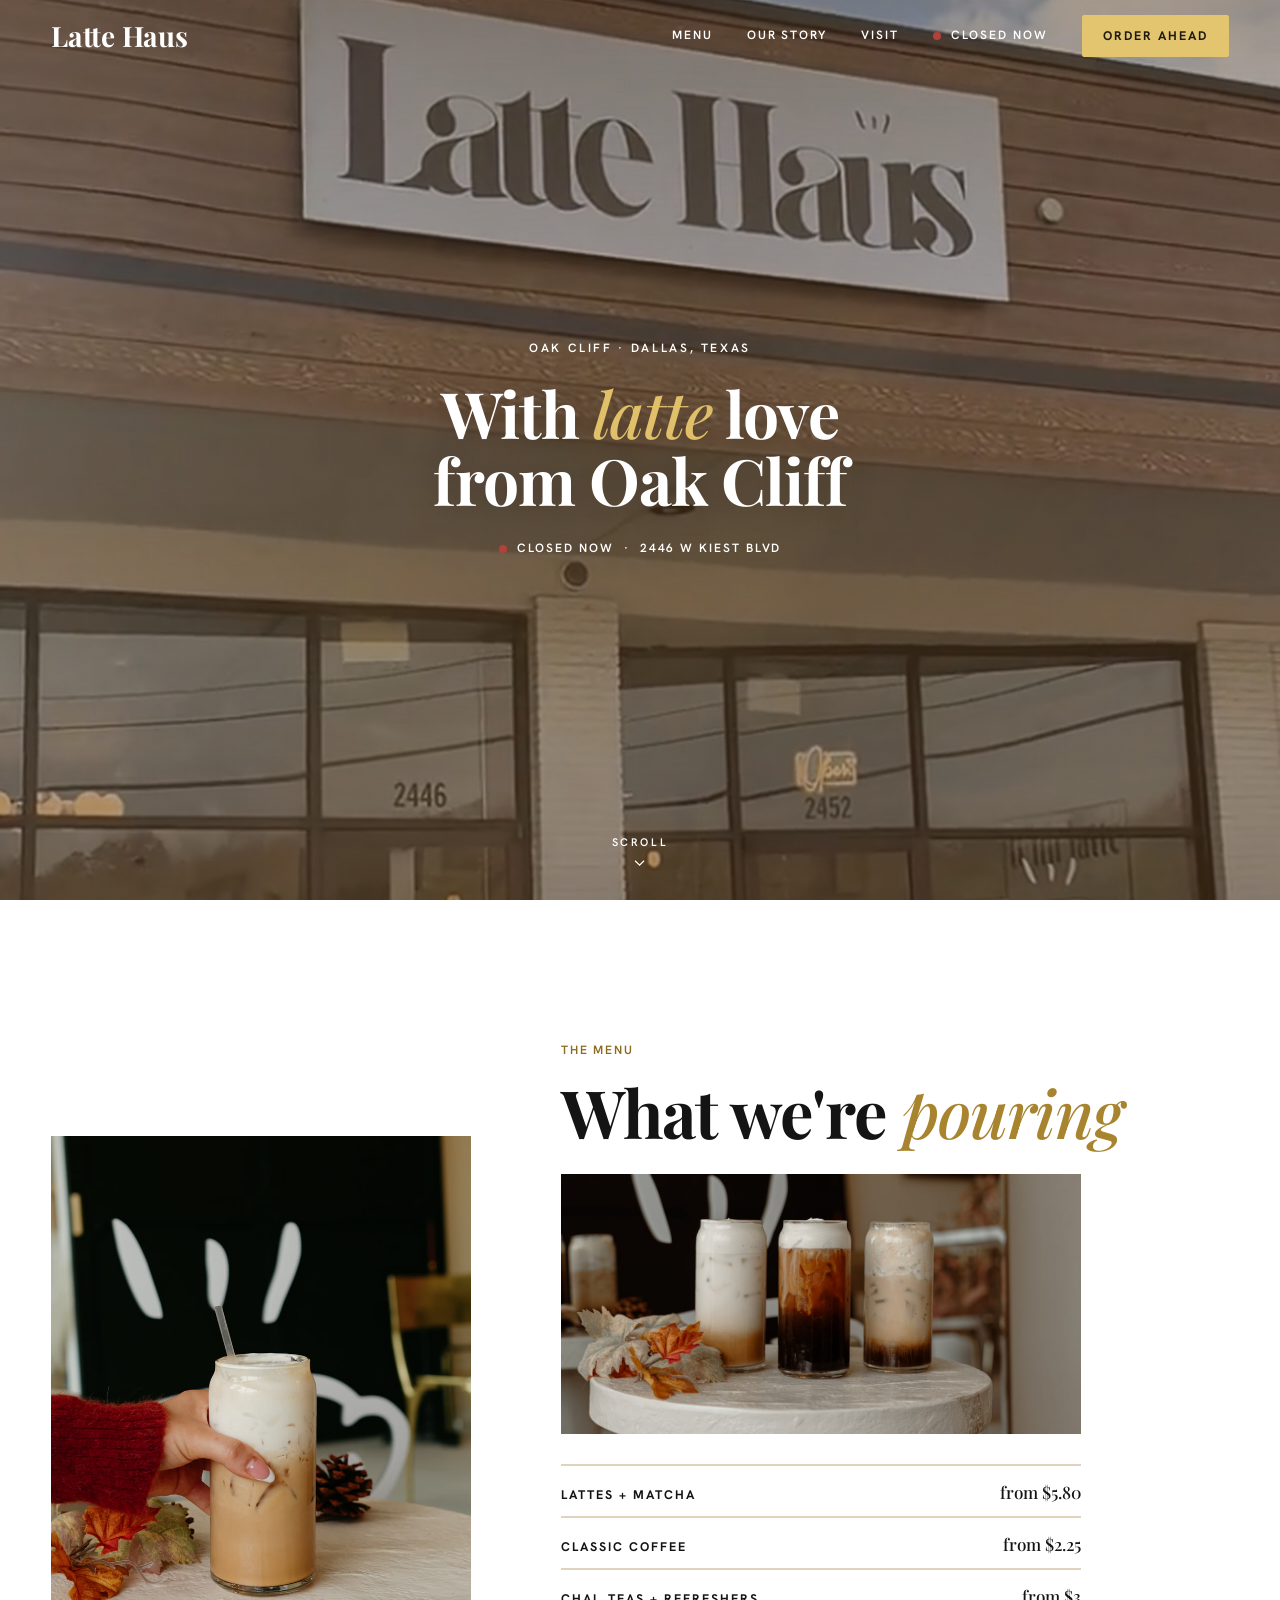
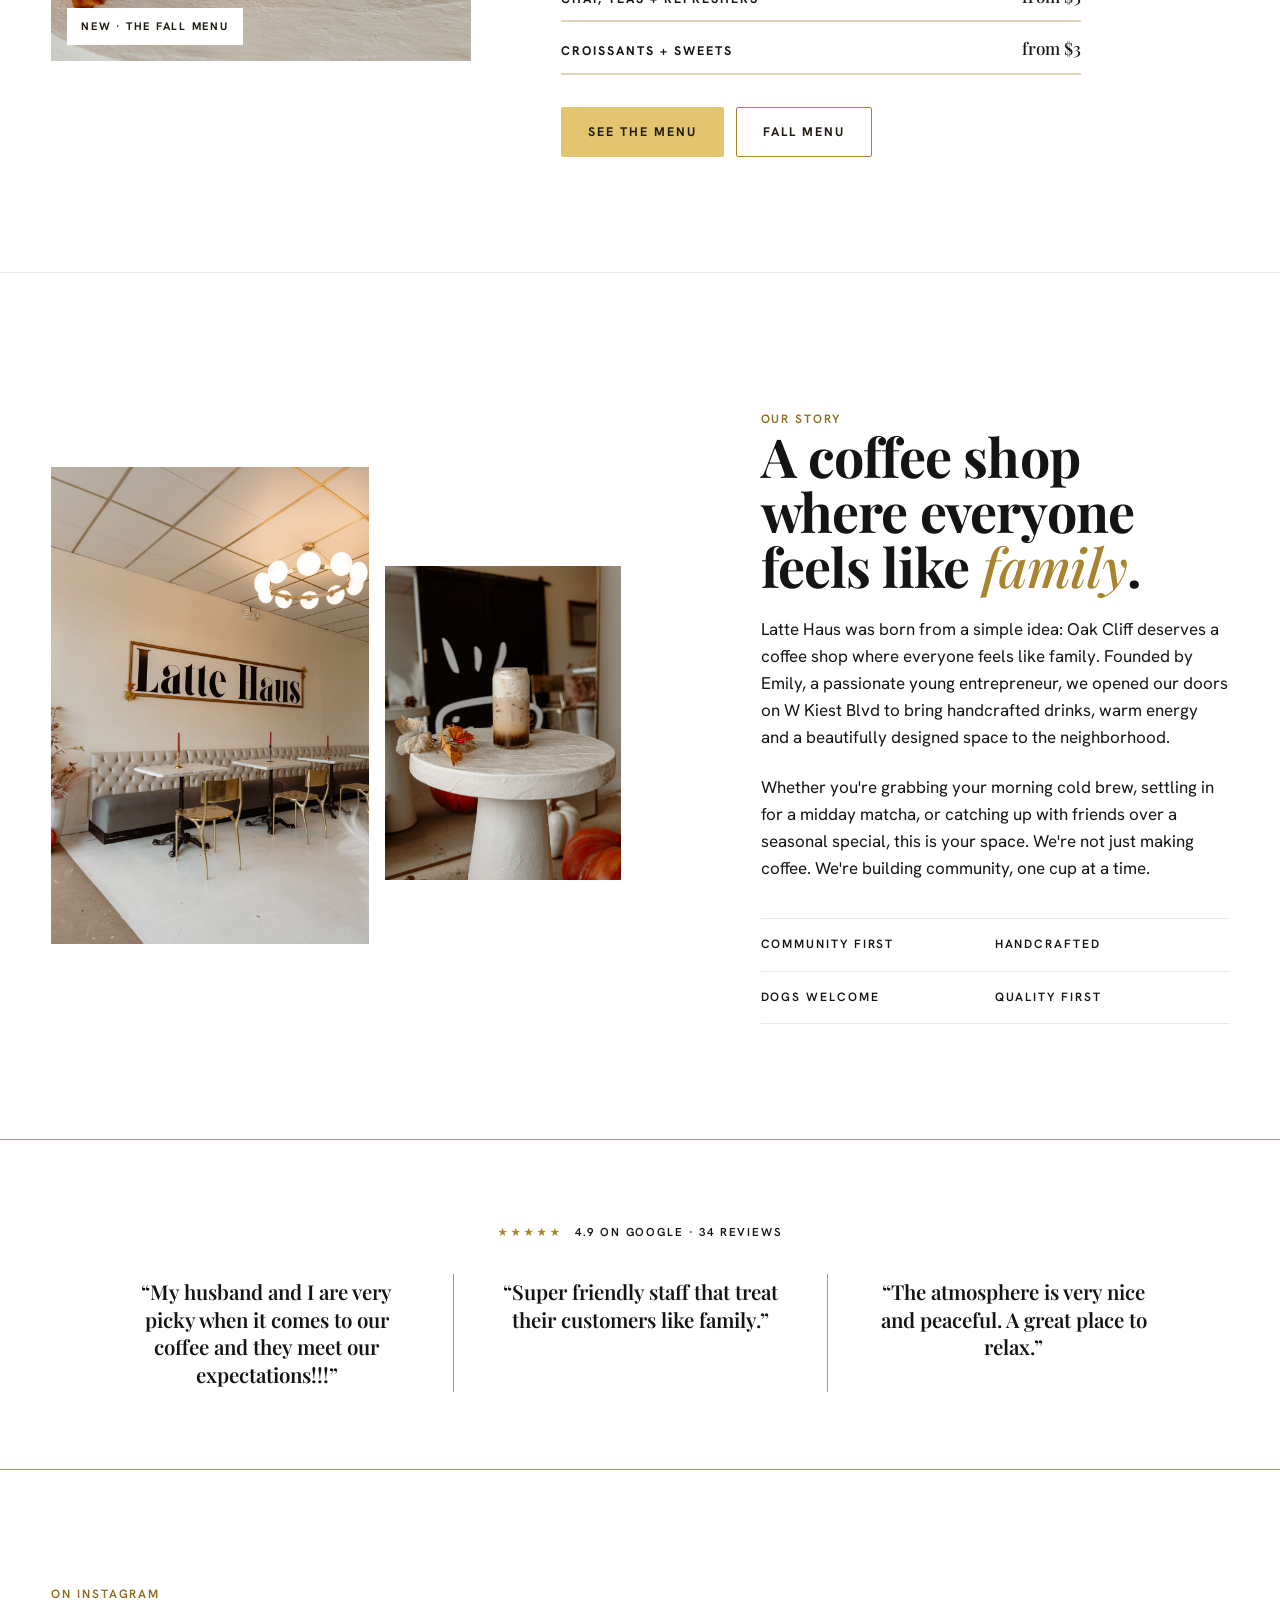
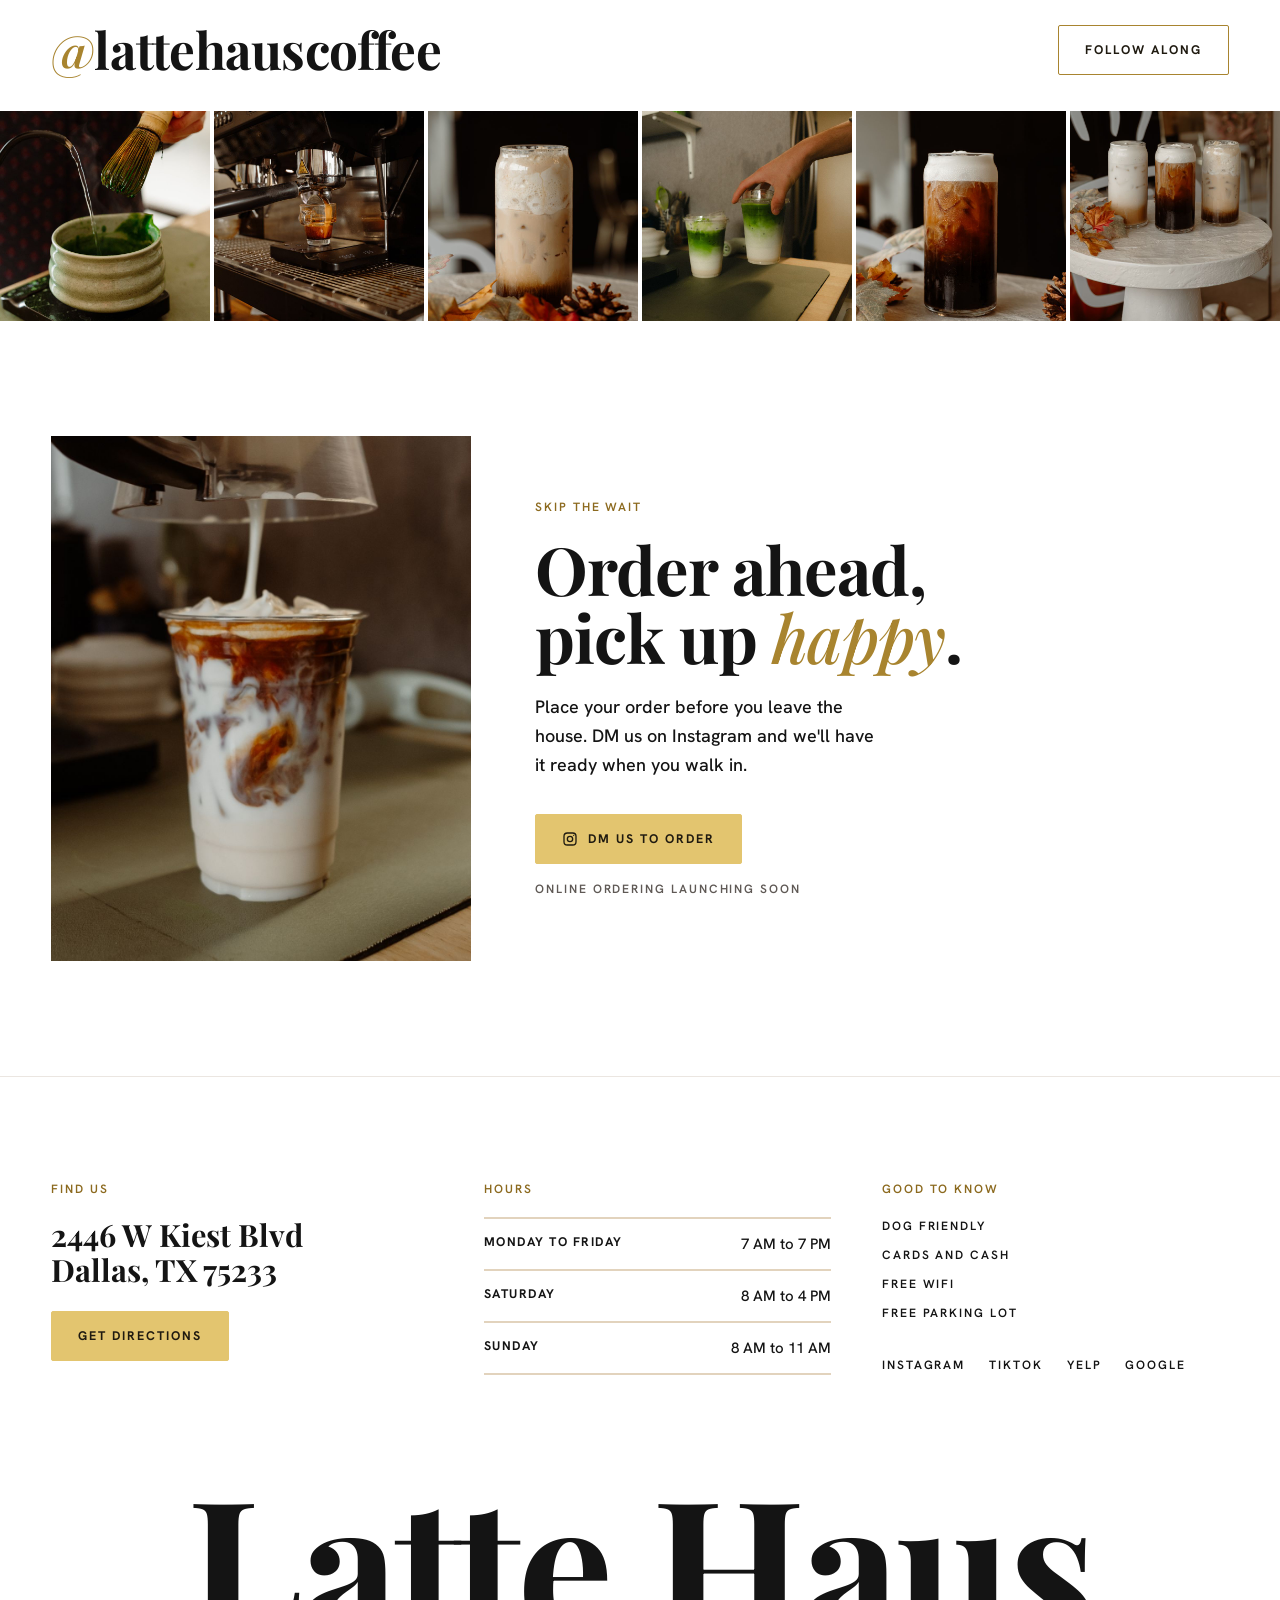
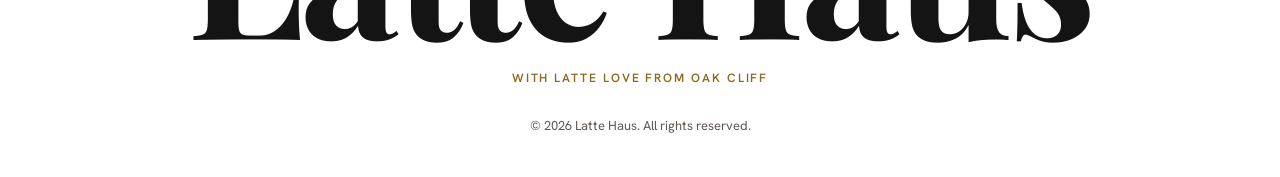
==== commit 81a53969: "Menu: wide shot of the three fall drinks under the headline, above the price rails Co-Authored-By: C" ====
--- a/index.html
+++ b/index.html
@@ -97,6 +97,7 @@
       <div class="menu-copy">
         <p class="label">The menu</p>
         <h2 class="display" data-studio="menu-title" data-studio-label="Menu title" data-studio-type="richtext">What we're <em>pouring</em></h2>
+        <img class="menu-wide" data-studio="menu-photo" data-studio-label="Menu photo" src="images/menu-trio-wide.jpg" width="1200" height="600" alt="Calabaza Latte, Pumpkin Pie Cold Brew and Calabaza Chai lined up on a white pedestal with fall leaves" loading="lazy">
         <!-- Letterboard index: starting prices come from the menu PDF (menu/menu.html). Update both together. -->
         <div class="menu-index" data-studio="menu-index" data-studio-label="Menu categories">
           <template data-studio-item><div class="mi-row"><span class="mi-name" data-studio-field="name"></span><span class="mi-from" data-studio-field="from"></span></div></template>
@@ -158,9 +159,9 @@
       <div class="ig-grid">
         <a href="https://www.instagram.com/lattehauscoffee/" target="_blank" rel="noopener"><img data-studio="photo-1" data-studio-label="Photo 1" src="images/ig-matcha-color.jpg" width="800" height="800" alt="Hot water poured into a bowl of bright green matcha, whisk ready" loading="lazy"></a>
         <a href="https://www.instagram.com/lattehauscoffee/" target="_blank" rel="noopener"><img data-studio="photo-2" data-studio-label="Photo 2" src="images/ig-espresso.jpg" width="800" height="800" alt="A shot pulling on the Latte Haus espresso machine" loading="lazy"></a>
-        <a href="https://www.instagram.com/lattehauscoffee/" target="_blank" rel="noopener"><img data-studio="photo-3" data-studio-label="Photo 3" src="images/ig-calabasa.jpg" width="800" height="800" alt="Calabasa Latte with fall leaves and a pinecone" loading="lazy"></a>
+        <a href="https://www.instagram.com/lattehauscoffee/" target="_blank" rel="noopener"><img data-studio="photo-3" data-studio-label="Photo 3" src="images/ig-calabasa.jpg" width="800" height="800" alt="Calabaza Latte with fall leaves and a pinecone" loading="lazy"></a>
         <a href="https://www.instagram.com/lattehauscoffee/" target="_blank" rel="noopener"><img data-studio="photo-4" data-studio-label="Photo 4" src="images/ig-matcha-counter.jpg" width="800" height="800" alt="Two matcha drinks being made at the counter" loading="lazy"></a>
-        <a href="https://www.instagram.com/lattehauscoffee/" target="_blank" rel="noopener"><img data-studio="photo-5" data-studio-label="Photo 5" src="images/ig-cold-brew.jpg" width="800" height="800" alt="Maple Cream Cold Brew with fall leaves" loading="lazy"></a>
+        <a href="https://www.instagram.com/lattehauscoffee/" target="_blank" rel="noopener"><img data-studio="photo-5" data-studio-label="Photo 5" src="images/ig-cold-brew.jpg" width="800" height="800" alt="Pumpkin Pie Cold Brew with fall leaves" loading="lazy"></a>
         <a href="https://www.instagram.com/lattehauscoffee/" target="_blank" rel="noopener"><img data-studio="photo-6" data-studio-label="Photo 6" src="images/ig-fall-trio.jpg" width="800" height="800" alt="The three fall drinks on a pedestal by the mascot wall" loading="lazy"></a>
       </div>
     </section>
--- a/styles.css
+++ b/styles.css
@@ -81,6 +81,7 @@
 .fall-card:hover { box-shadow: none; }
 .fall-card img, .fall-video { display: block; width: 100%; height: auto; aspect-ratio: 4 / 5; object-fit: cover; background: #2a211a; }
 .fall-tag { position: absolute; left: 16px; bottom: 16px; background: #ffffff; padding: 10px 14px; font-size: 11px; font-weight: 700; letter-spacing: .16em; text-transform: uppercase; color: var(--btn-ink); }
+.menu-wide { display: block; width: 100%; max-width: 520px; height: auto; aspect-ratio: 2 / 1; object-fit: cover; margin-top: 28px; }
 .menu-index { margin-top: 30px; max-width: 520px; border-top: 2px solid var(--rail); }
 .mi-row { display: flex; justify-content: space-between; align-items: baseline; gap: 16px; padding: 13px 0 12px; background: linear-gradient(var(--rail), var(--rail)) left bottom / 100% 2px no-repeat; }
 .mi-name { font-size: 12.5px; font-weight: 700; letter-spacing: .16em; text-transform: uppercase; }
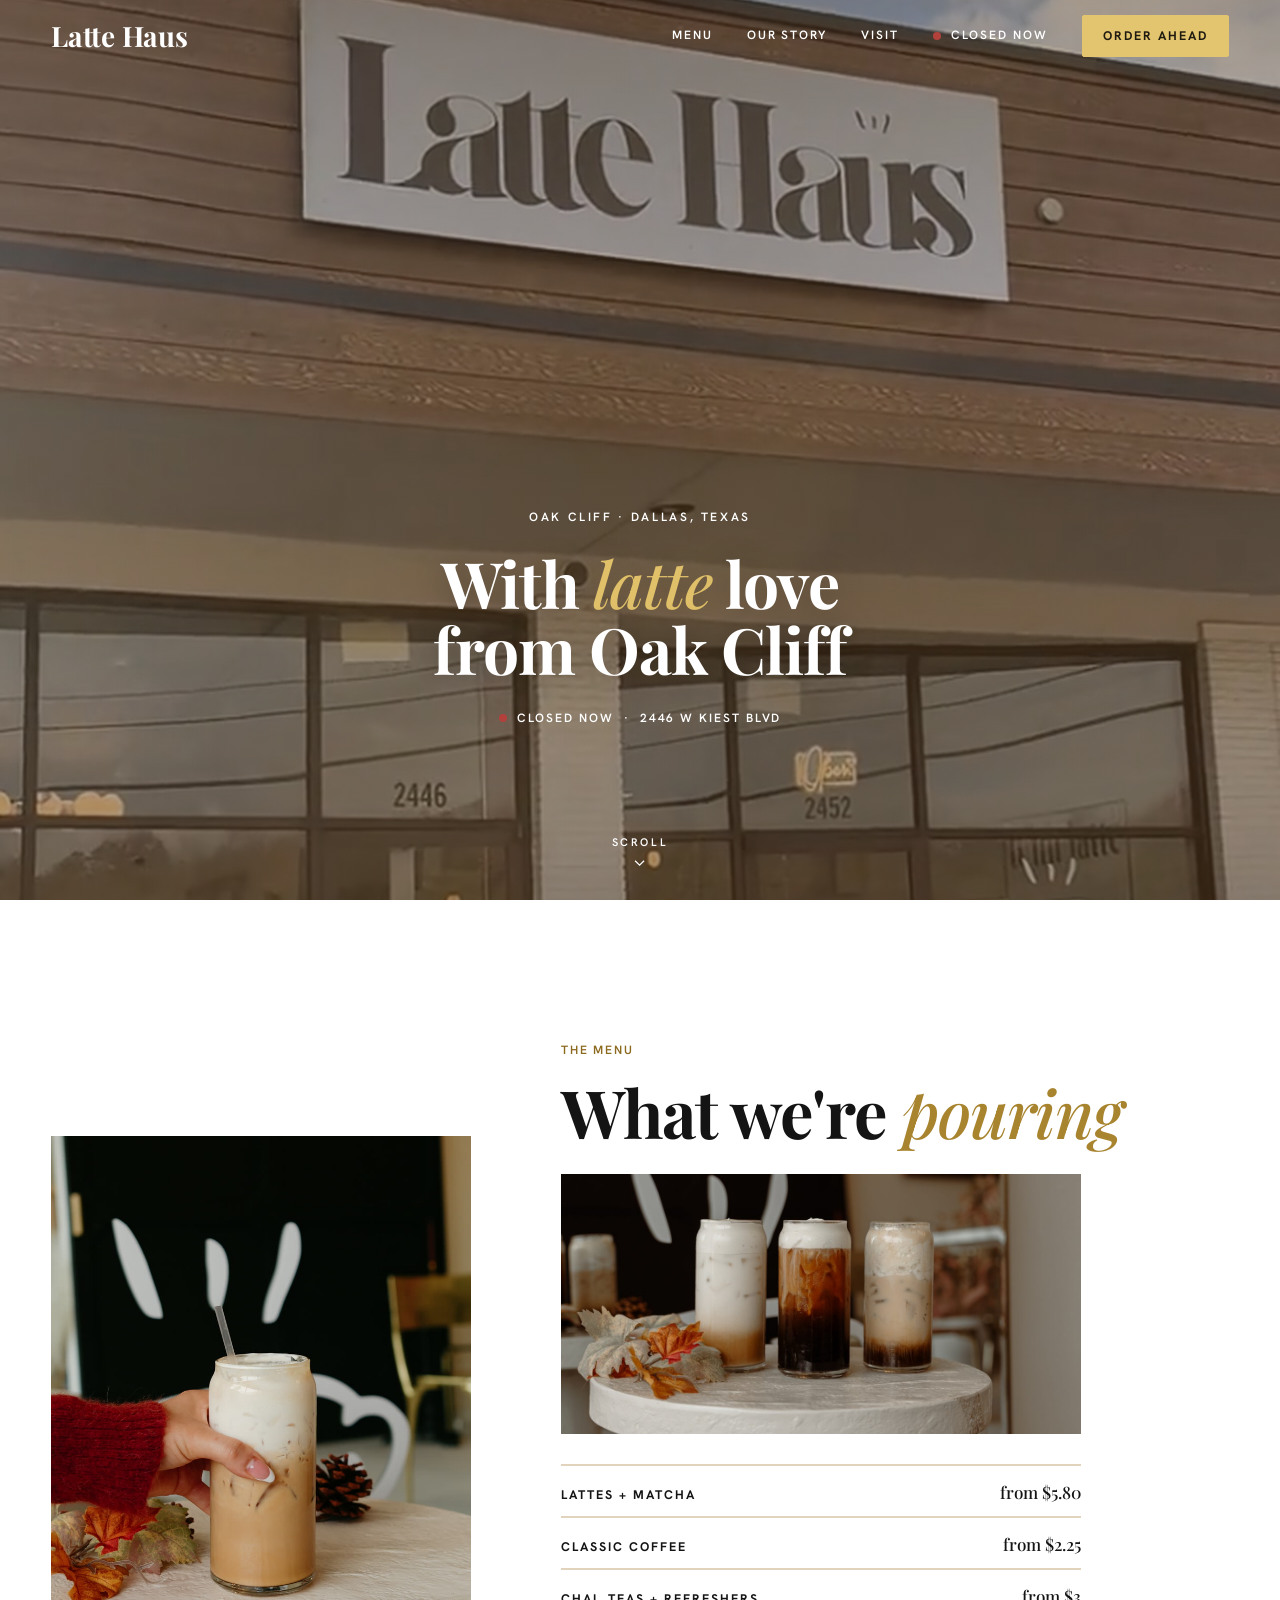
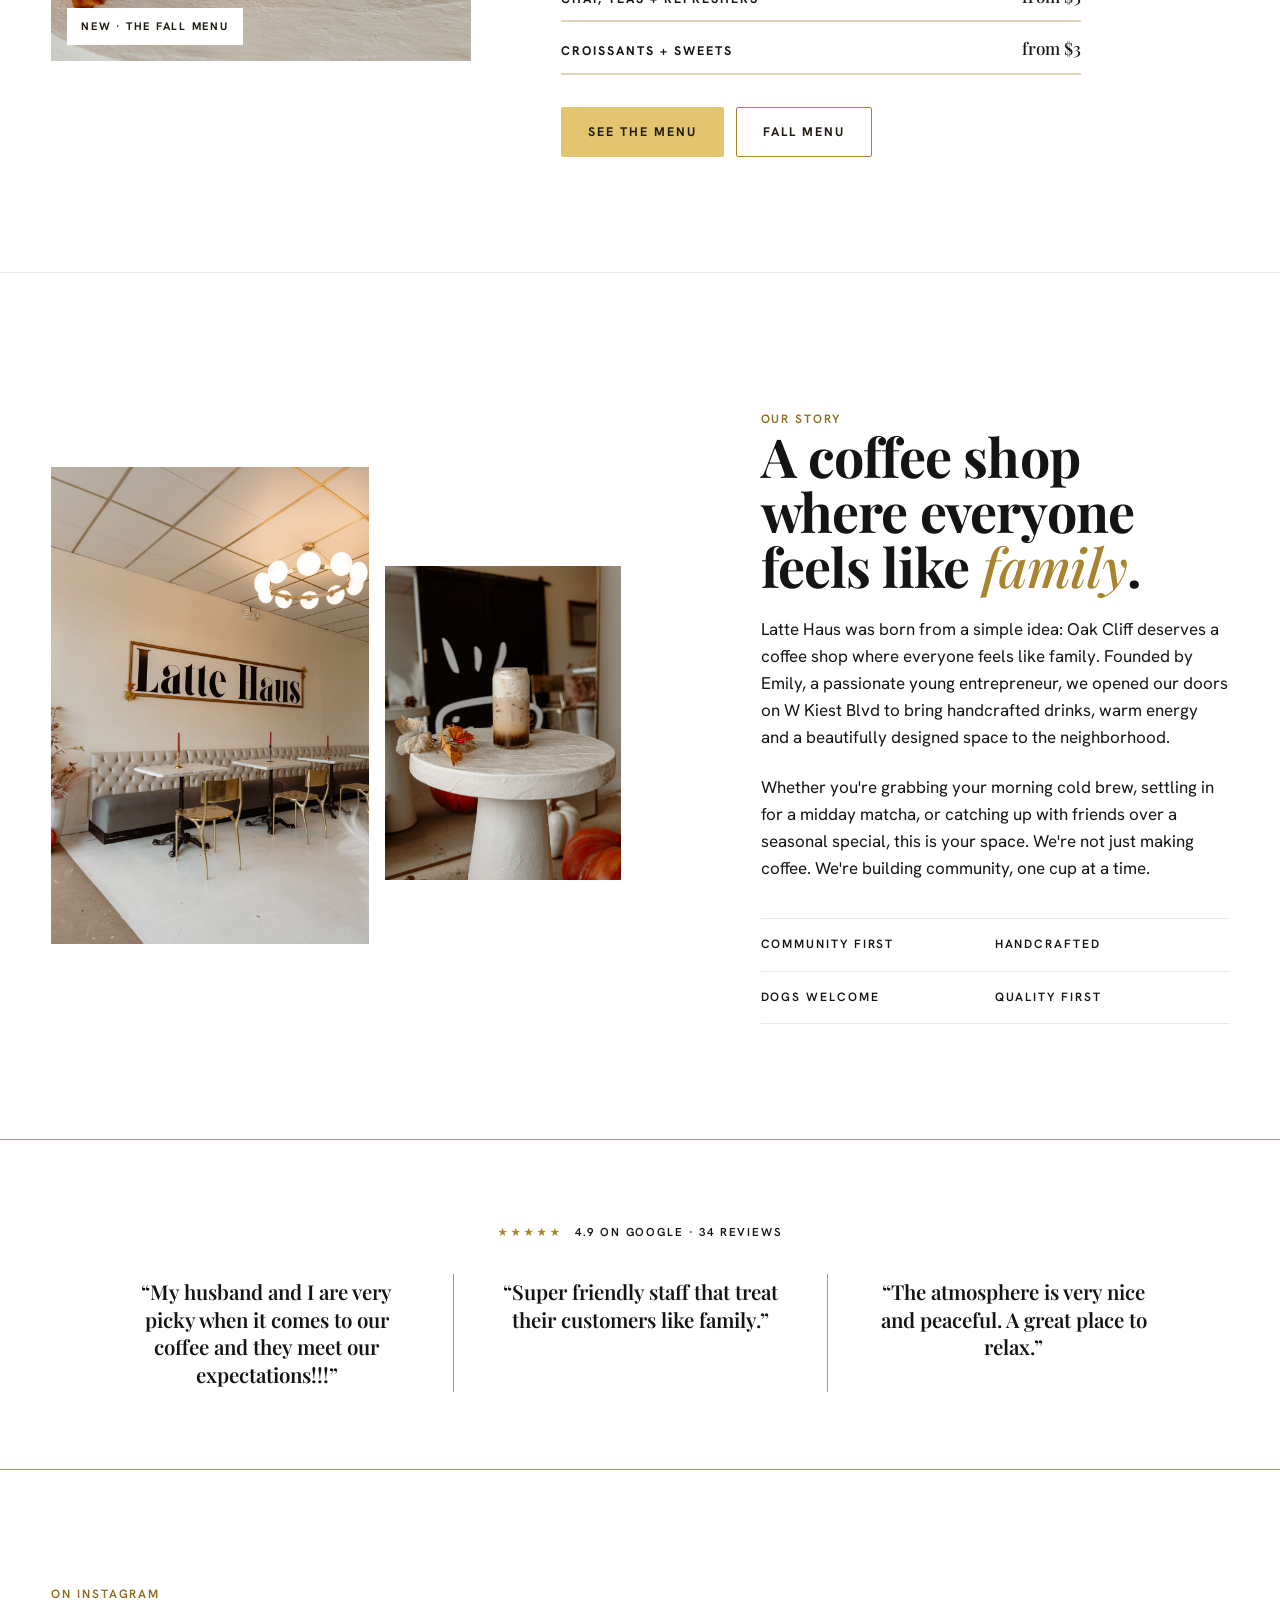
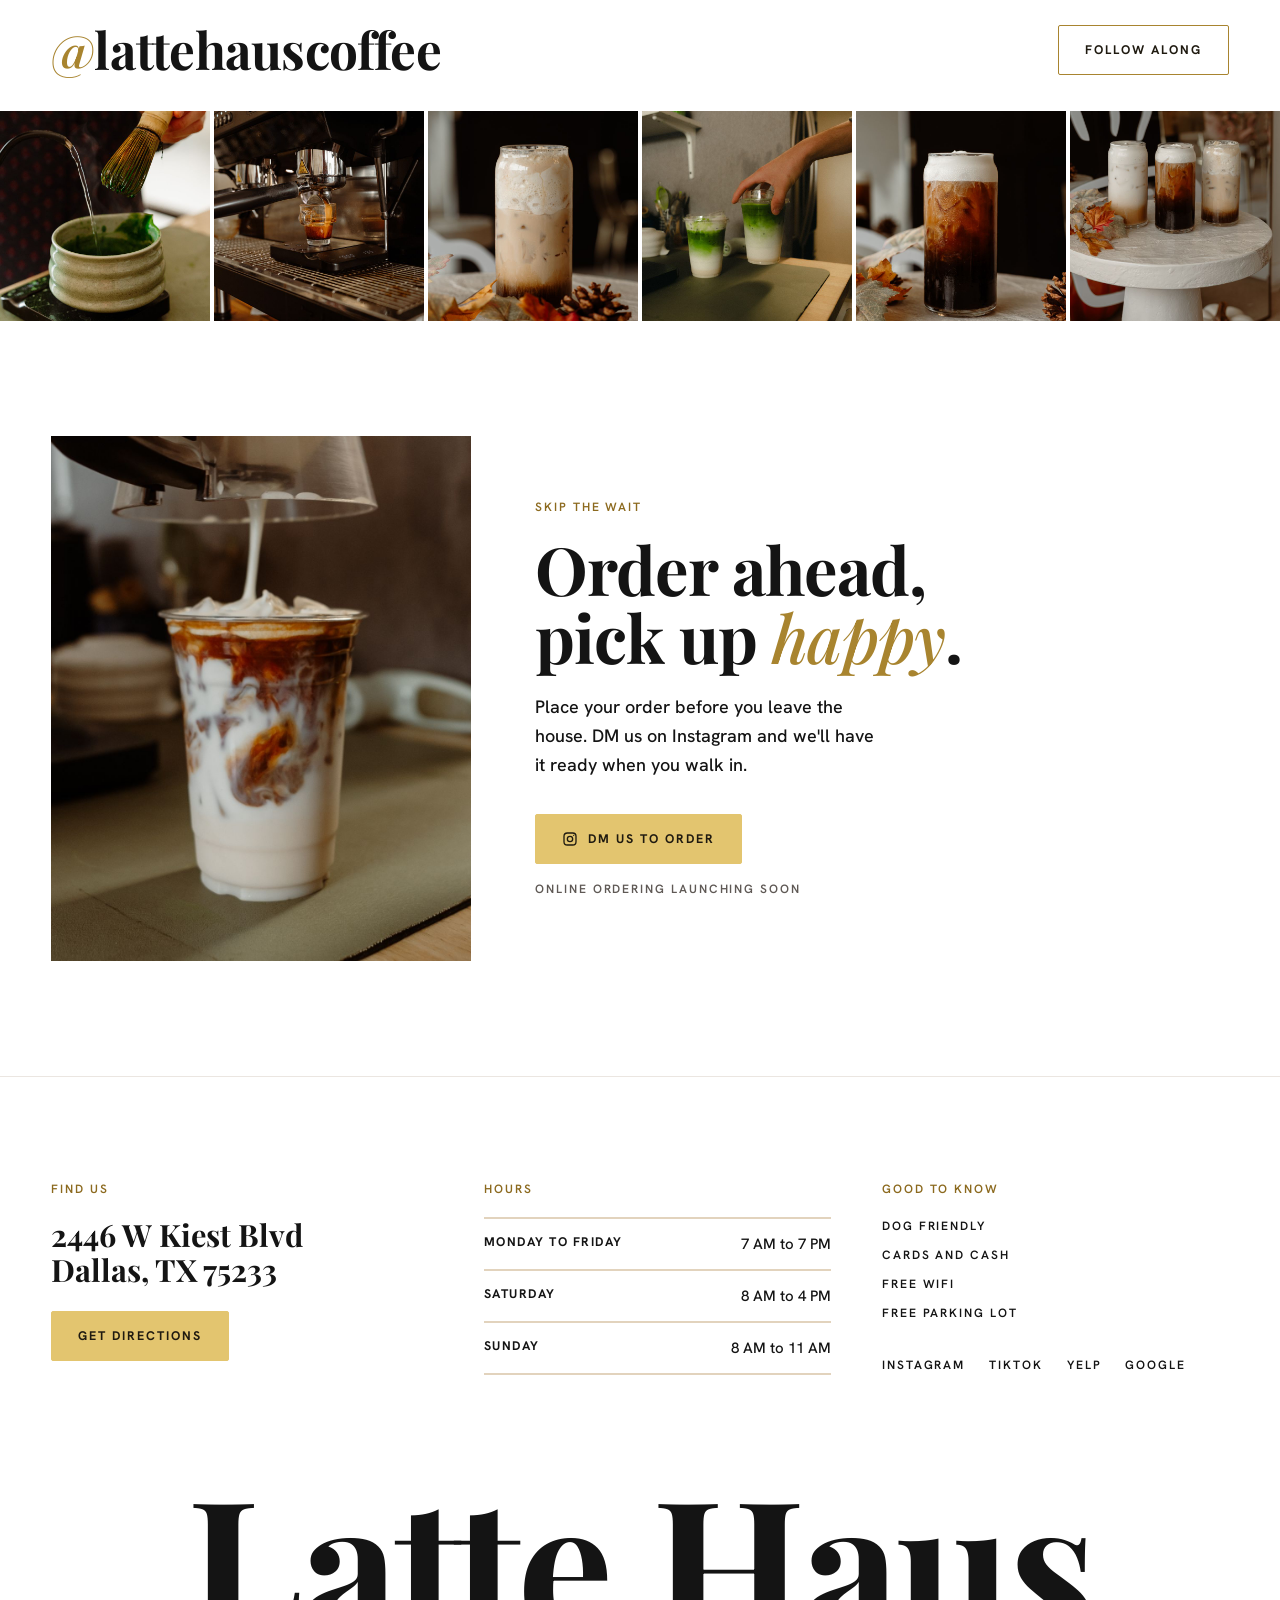
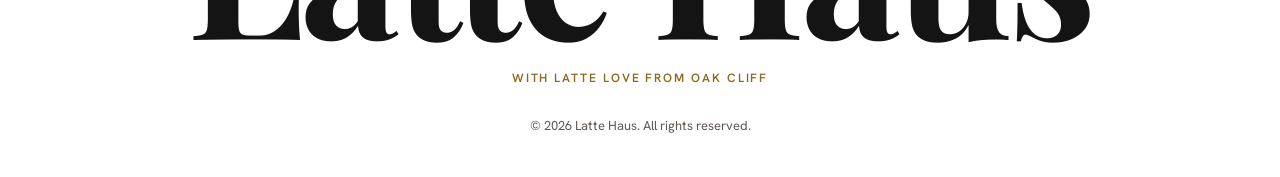
==== commit b4c6275d: "Phones: hero starts on the reel's first frame (no storefront flash), desktop skips the phone poster;" ====
--- a/index.html
+++ b/index.html
@@ -25,7 +25,8 @@
   <link rel="preconnect" href="https://fonts.googleapis.com">
   <link rel="preconnect" href="https://fonts.gstatic.com" crossorigin>
   <link href="https://fonts.googleapis.com/css2?family=Playfair+Display:wght@500..800&family=Hanken+Grotesk:wght@400..700&display=swap" rel="stylesheet">
-  <link rel="preload" as="image" href="images/hero-storefront.jpg">
+  <link rel="preload" as="image" href="images/hero-storefront.jpg" media="(min-width: 768px)">
+  <link rel="preload" as="image" href="media/hero-reel-poster.jpg" media="(max-width: 767px)">
   <link rel="stylesheet" href="styles.css">
 
   <script type="application/ld+json">
@@ -76,9 +77,13 @@
 
     <!-- HERO: full-screen storefront photo (same shot as the live site), Onyx-style. Header floats on top in white; the sign line sits centered on the image. -->
     <section class="hero" data-studio-section="hero">
-      <img class="hero-img" data-studio="photo" src="images/hero-storefront.jpg" width="1600" height="2315" alt="The Latte Haus storefront on W Kiest Blvd in Oak Cliff" fetchpriority="high">
+      <!-- Phones start on the reel's first frame (no storefront flash before the video); desktop gets the storefront. -->
+      <picture>
+        <source media="(max-width: 767px)" srcset="media/hero-reel-poster.jpg" width="720" height="1280">
+        <img class="hero-img" data-studio="photo" src="images/hero-storefront.jpg" width="1600" height="2315" alt="The Latte Haus storefront on W Kiest Blvd in Oak Cliff" fetchpriority="high">
+      </picture>
       <!-- Phones only: behind-the-scenes reel (Lee's fall shoot). script.js loads it on small screens; desktop keeps the storefront photo. -->
-      <video class="hero-video" muted playsinline loop preload="none" poster="media/hero-reel-poster.jpg" data-src="media/hero-reel.mp4" aria-hidden="true"></video>
+      <video class="hero-video" muted playsinline loop preload="none" data-src="media/hero-reel.mp4" aria-hidden="true"></video>
       <div class="hero-center">
         <p class="hero-eyebrow" data-studio="eyebrow">Oak Cliff · Dallas, Texas</p>
         <h1 class="display" data-studio="headline" data-studio-type="richtext">With <em>latte</em> love<br>from Oak Cliff</h1>
@@ -242,9 +247,9 @@
   </dialog>
 
   <nav class="action-bar" aria-label="Quick actions">
-    <a href="https://ig.me/m/lattehauscoffee" target="_blank" rel="noopener" class="btn btn-solid">Order ahead</a>
+    <a href="https://maps.google.com/?q=2446+W+Kiest+Blvd+Dallas+TX+75233" target="_blank" rel="noopener" class="btn btn-solid">Directions</a>
     <a href="latte-haus-menu.pdf" data-menu class="btn btn-line">Menu</a>
-    <a href="https://maps.google.com/?q=2446+W+Kiest+Blvd+Dallas+TX+75233" target="_blank" rel="noopener" class="btn btn-line">Directions</a>
+    <a href="latte-haus-fall-menu.pdf" data-menu="fall" class="btn btn-line">Fall menu</a>
   </nav>
 
   <script src="script.js"></script>
--- a/styles.css
+++ b/styles.css
@@ -267,3 +267,8 @@
 @keyframes lh-fade { from { opacity: 0; } to { opacity: 1; } }
 @keyframes lh-bob { 0%, 100% { transform: translateY(0); } 50% { transform: translateY(5px); } }
 @keyframes lh-pop { from { opacity: 0; transform: translateY(14px) scale(.985); } to { opacity: 1; transform: none; } }
+
+/* phones: the hero image is the reel's first frame, so no push-in (it would jump when the video takes over) */
+@media (max-width: 767px) {
+  .hero-img { animation: none; object-position: 50% 50%; }
+}
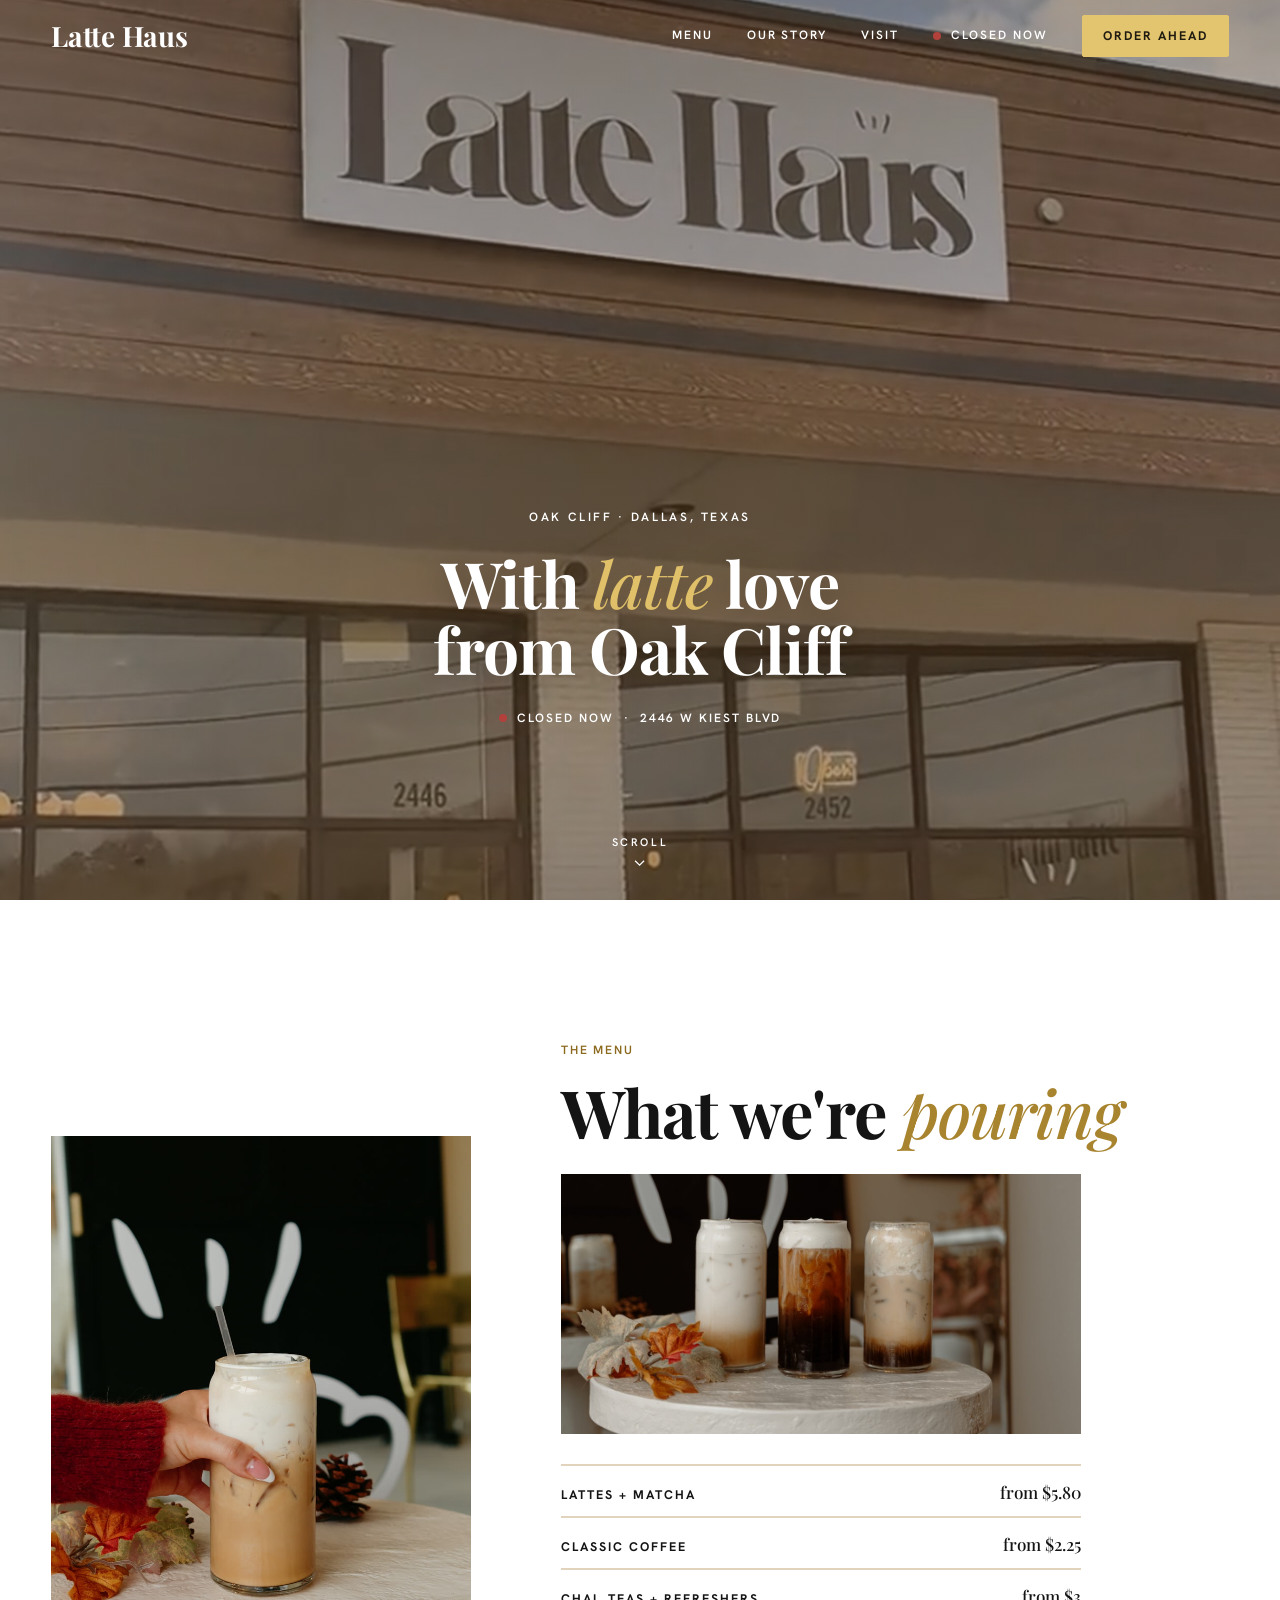
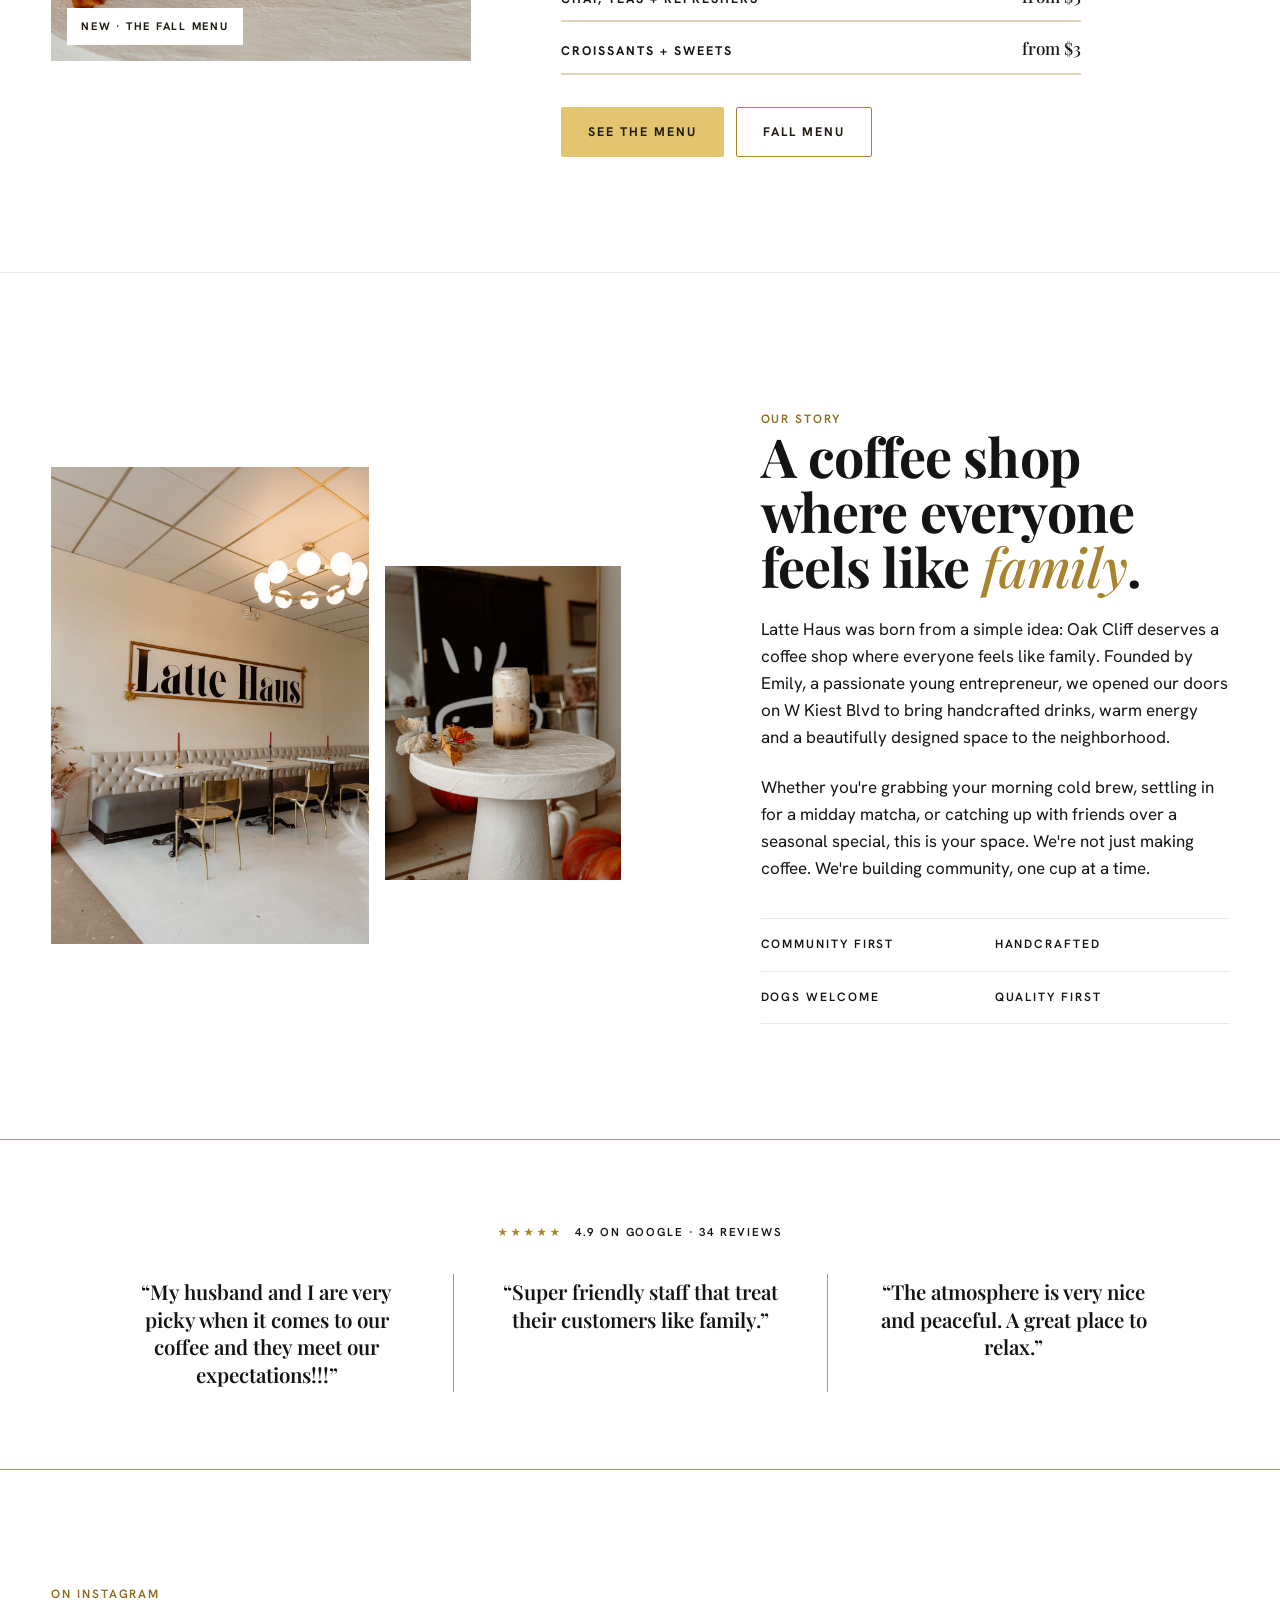
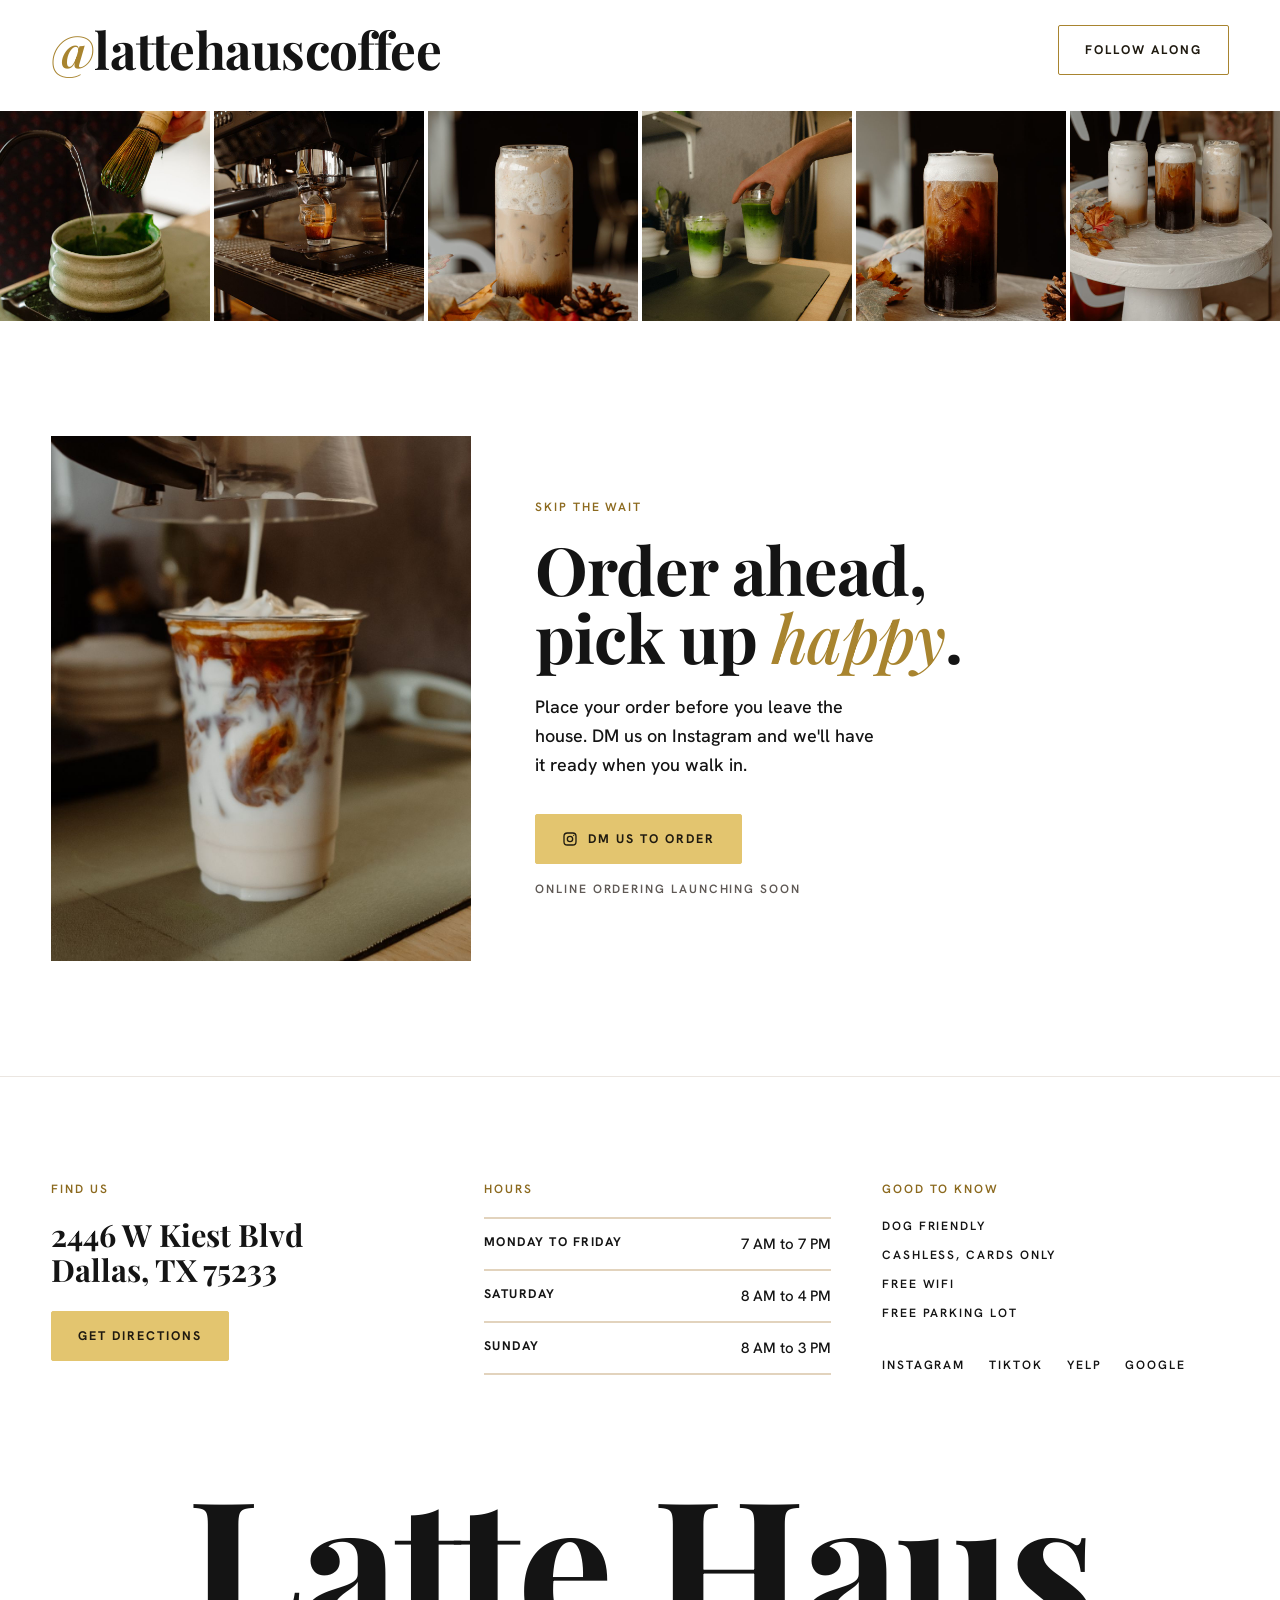
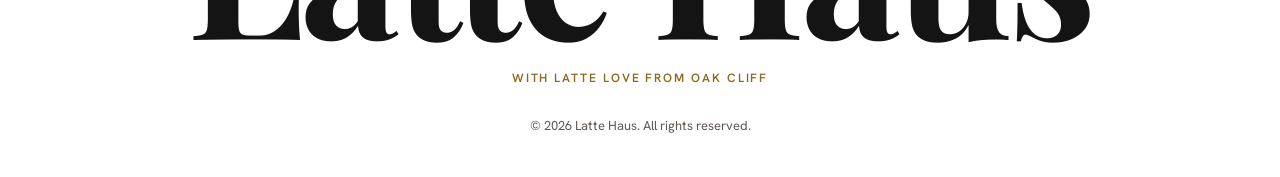
==== commit b79c963f: "Sunday hours 8am to 3pm (site, schema, badge, menu PDF, mock2) and cashless, cards only; menu images" ====
--- a/index.html
+++ b/index.html
@@ -51,7 +51,7 @@
     "openingHoursSpecification": [
       { "@type": "OpeningHoursSpecification", "dayOfWeek": ["Monday", "Tuesday", "Wednesday", "Thursday", "Friday"], "opens": "07:00", "closes": "19:00" },
       { "@type": "OpeningHoursSpecification", "dayOfWeek": "Saturday", "opens": "08:00", "closes": "16:00" },
-      { "@type": "OpeningHoursSpecification", "dayOfWeek": "Sunday", "opens": "08:00", "closes": "11:00" }
+      { "@type": "OpeningHoursSpecification", "dayOfWeek": "Sunday", "opens": "08:00", "closes": "15:00" }
     ],
     "sameAs": ["https://www.instagram.com/lattehauscoffee/", "https://www.tiktok.com/@lattehauscoffee", "https://www.yelp.com/biz/latte-haus-dallas"]
   }
@@ -203,7 +203,7 @@
             <template data-studio-item><div class="hours-row"><span class="hours-day" data-studio-field="days"></span><span class="hours-time" data-studio-field="time"></span></div></template>
             <div class="hours-row"><span class="hours-day" data-studio-field="days">Monday to Friday</span><span class="hours-time" data-studio-field="time">7 AM to 7 PM</span></div>
             <div class="hours-row"><span class="hours-day" data-studio-field="days">Saturday</span><span class="hours-time" data-studio-field="time">8 AM to 4 PM</span></div>
-            <div class="hours-row"><span class="hours-day" data-studio-field="days">Sunday</span><span class="hours-time" data-studio-field="time">8 AM to 11 AM</span></div>
+            <div class="hours-row"><span class="hours-day" data-studio-field="days">Sunday</span><span class="hours-time" data-studio-field="time">8 AM to 3 PM</span></div>
           </div>
       </div>
       <div>
@@ -211,7 +211,7 @@
         <ul class="extras" data-studio="extras" data-studio-label="Amenities">
           <template data-studio-item><li data-studio-field="label"></li></template>
           <li data-studio-field="label">Dog friendly</li>
-          <li data-studio-field="label">Cards and cash</li>
+          <li data-studio-field="label">Cashless, cards only</li>
           <li data-studio-field="label">Free wifi</li>
           <li data-studio-field="label">Free parking lot</li>
         </ul>
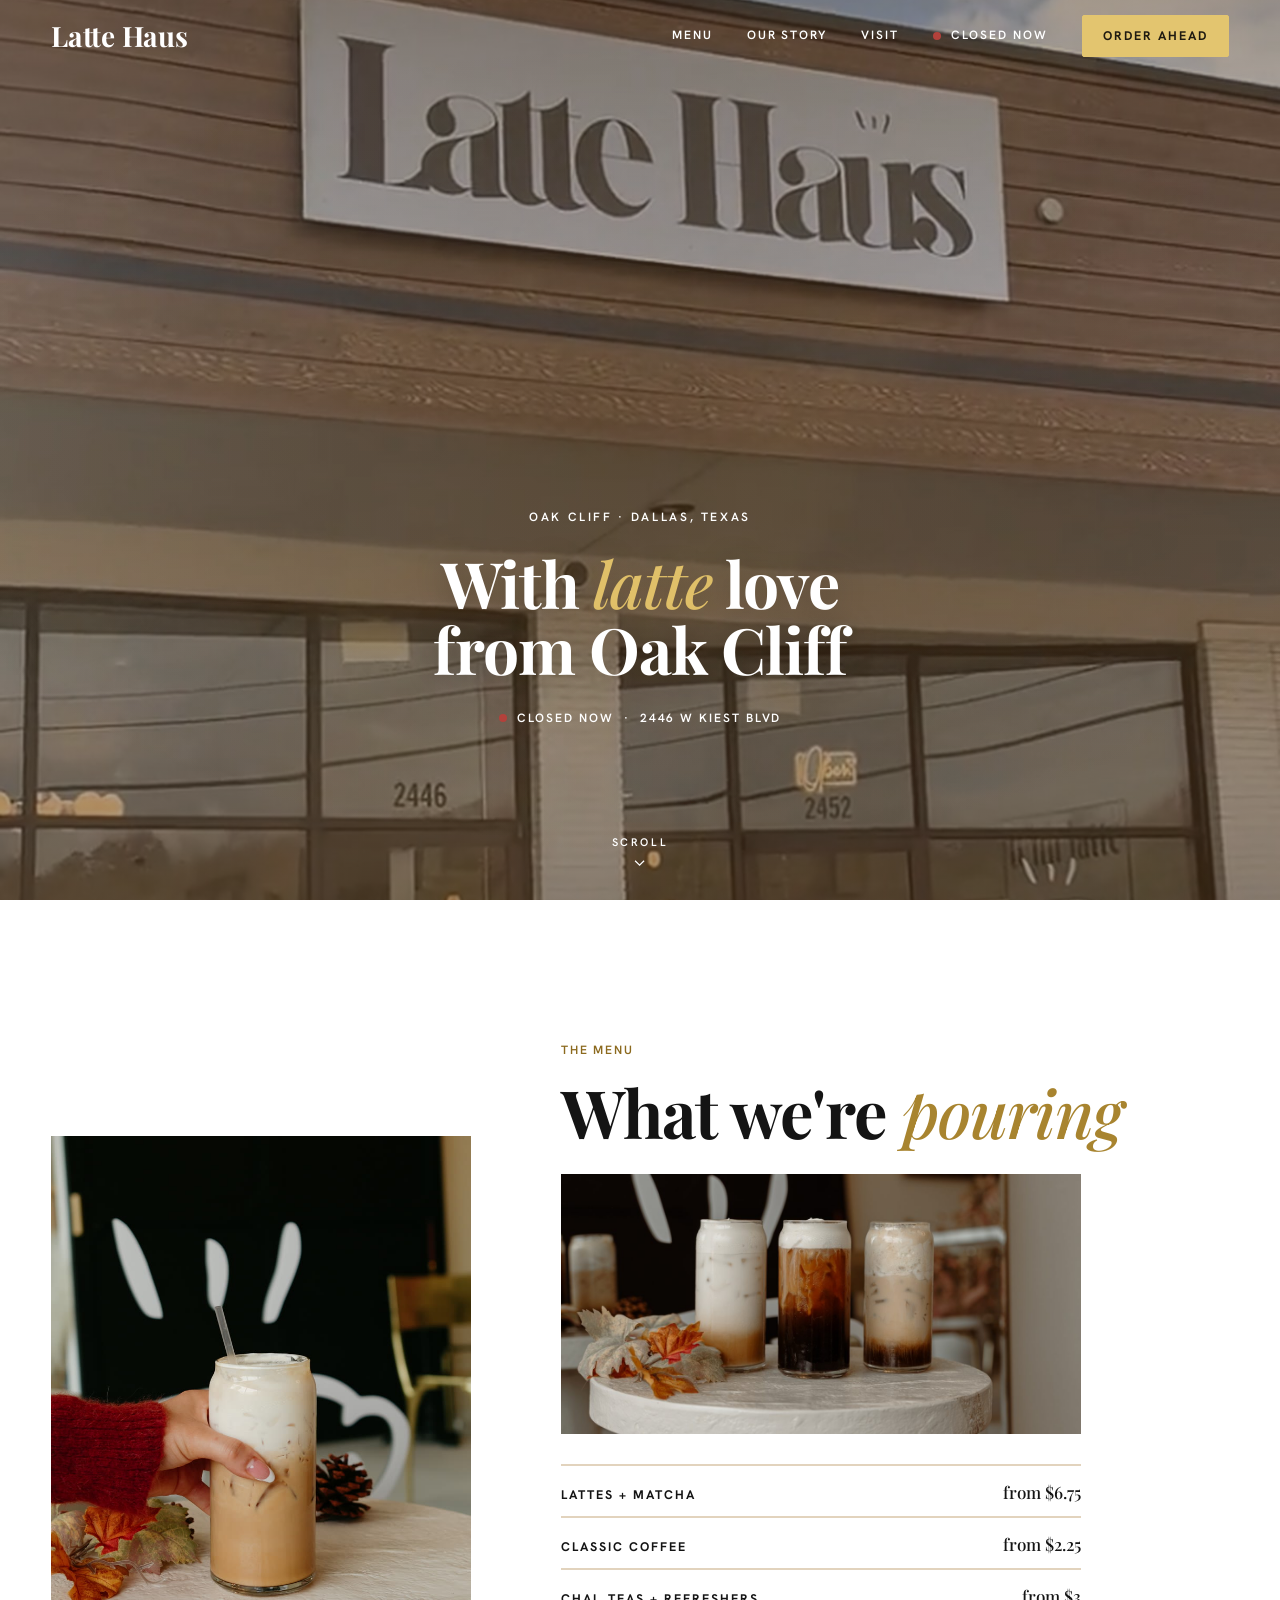
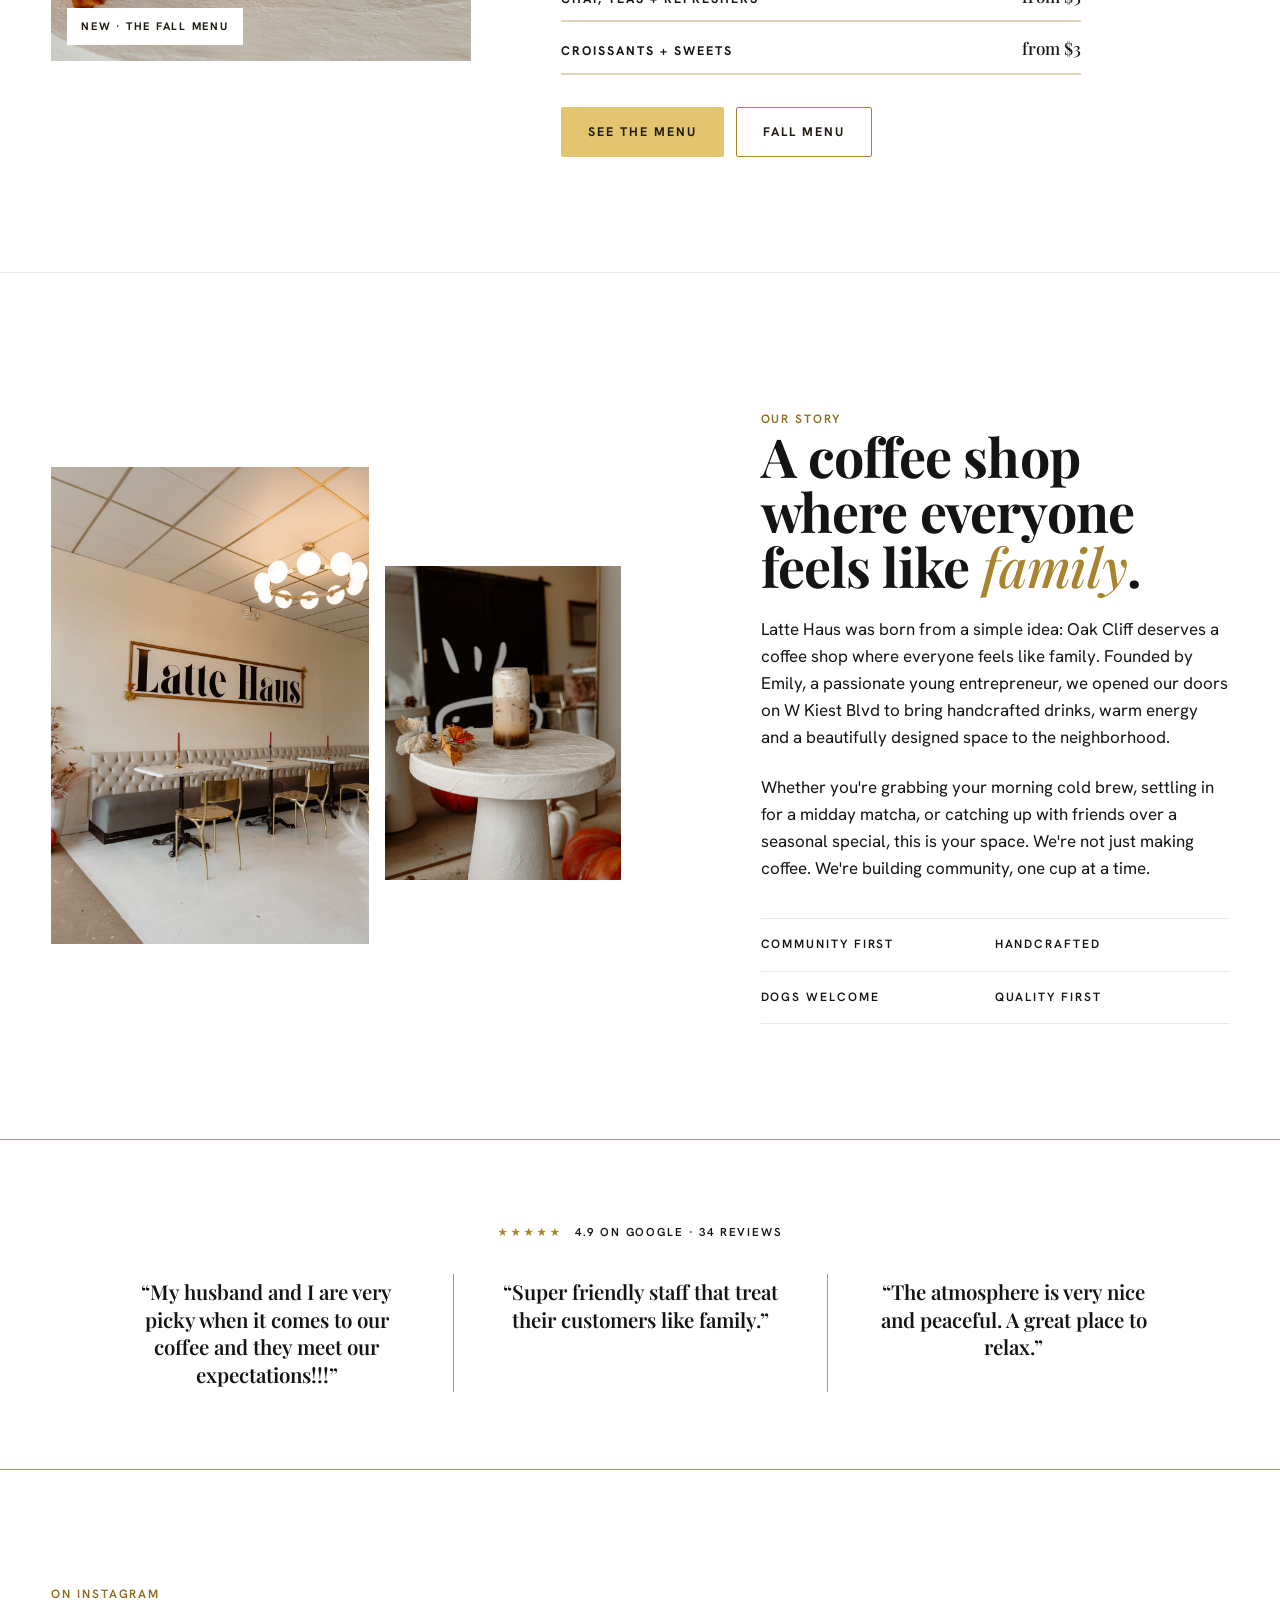
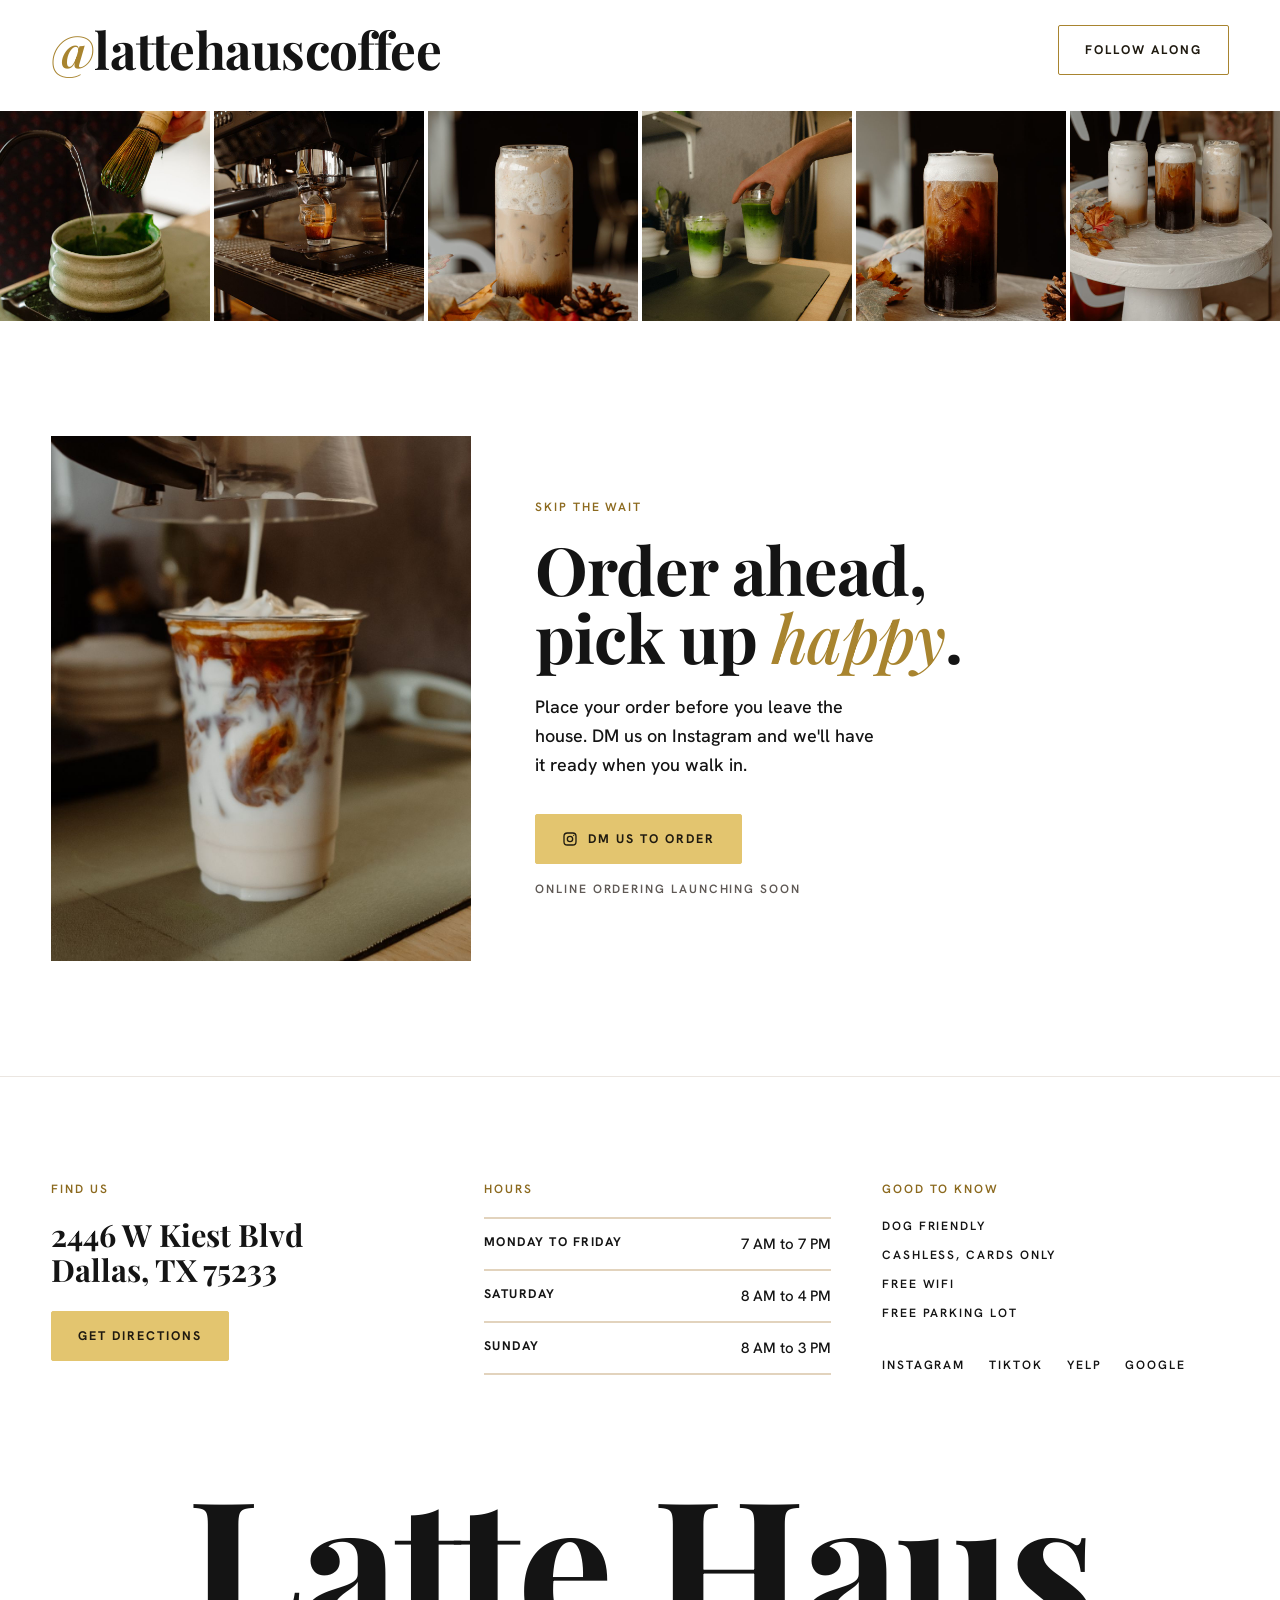
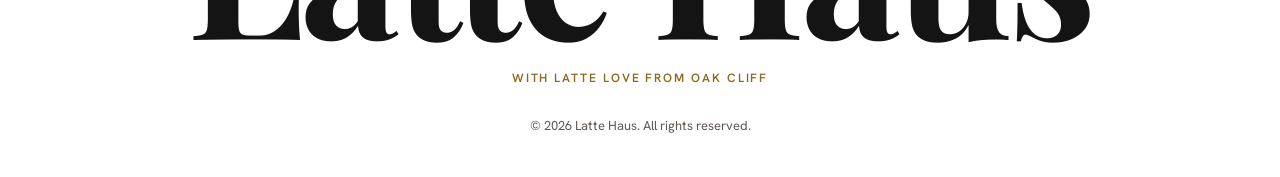
==== commit c90e915b: "Menu repriced from Emily's fall board (2026-10-28): new prices, Shaken Maple Haus + 3 new matchas, s" ====
--- a/index.html
+++ b/index.html
@@ -106,7 +106,7 @@
         <!-- Letterboard index: starting prices come from the menu PDF (menu/menu.html). Update both together. -->
         <div class="menu-index" data-studio="menu-index" data-studio-label="Menu categories">
           <template data-studio-item><div class="mi-row"><span class="mi-name" data-studio-field="name"></span><span class="mi-from" data-studio-field="from"></span></div></template>
-          <div class="mi-row"><span class="mi-name" data-studio-field="name">Lattes + matcha</span><span class="mi-from" data-studio-field="from">from $5.80</span></div>
+          <div class="mi-row"><span class="mi-name" data-studio-field="name">Lattes + matcha</span><span class="mi-from" data-studio-field="from">from $6.75</span></div>
           <div class="mi-row"><span class="mi-name" data-studio-field="name">Classic coffee</span><span class="mi-from" data-studio-field="from">from $2.25</span></div>
           <div class="mi-row"><span class="mi-name" data-studio-field="name">Chai, teas + refreshers</span><span class="mi-from" data-studio-field="from">from $3</span></div>
           <div class="mi-row"><span class="mi-name" data-studio-field="name">Croissants + sweets</span><span class="mi-from" data-studio-field="from">from $3</span></div>
--- a/styles.css
+++ b/styles.css
@@ -177,7 +177,8 @@
   .hero h1 { font-size: clamp(40px, 11.4vw, 48px); }
   .hero-eyebrow { font-size: 11px; margin-bottom: 18px; }
   .hero .status { margin-top: 24px; font-size: 11px; letter-spacing: .14em; }
-  .scroll-cue { bottom: calc(84px + env(safe-area-inset-bottom)); }
+  .scroll-cue { display: none; }
+  .hero { padding: var(--header) 0 calc(68px + env(safe-area-inset-bottom)); }
 
   .menu { grid-template-columns: 1fr; gap: 36px; padding: 72px 16px 64px; }
   .menu-card { order: 2; width: 100%; max-width: none; }
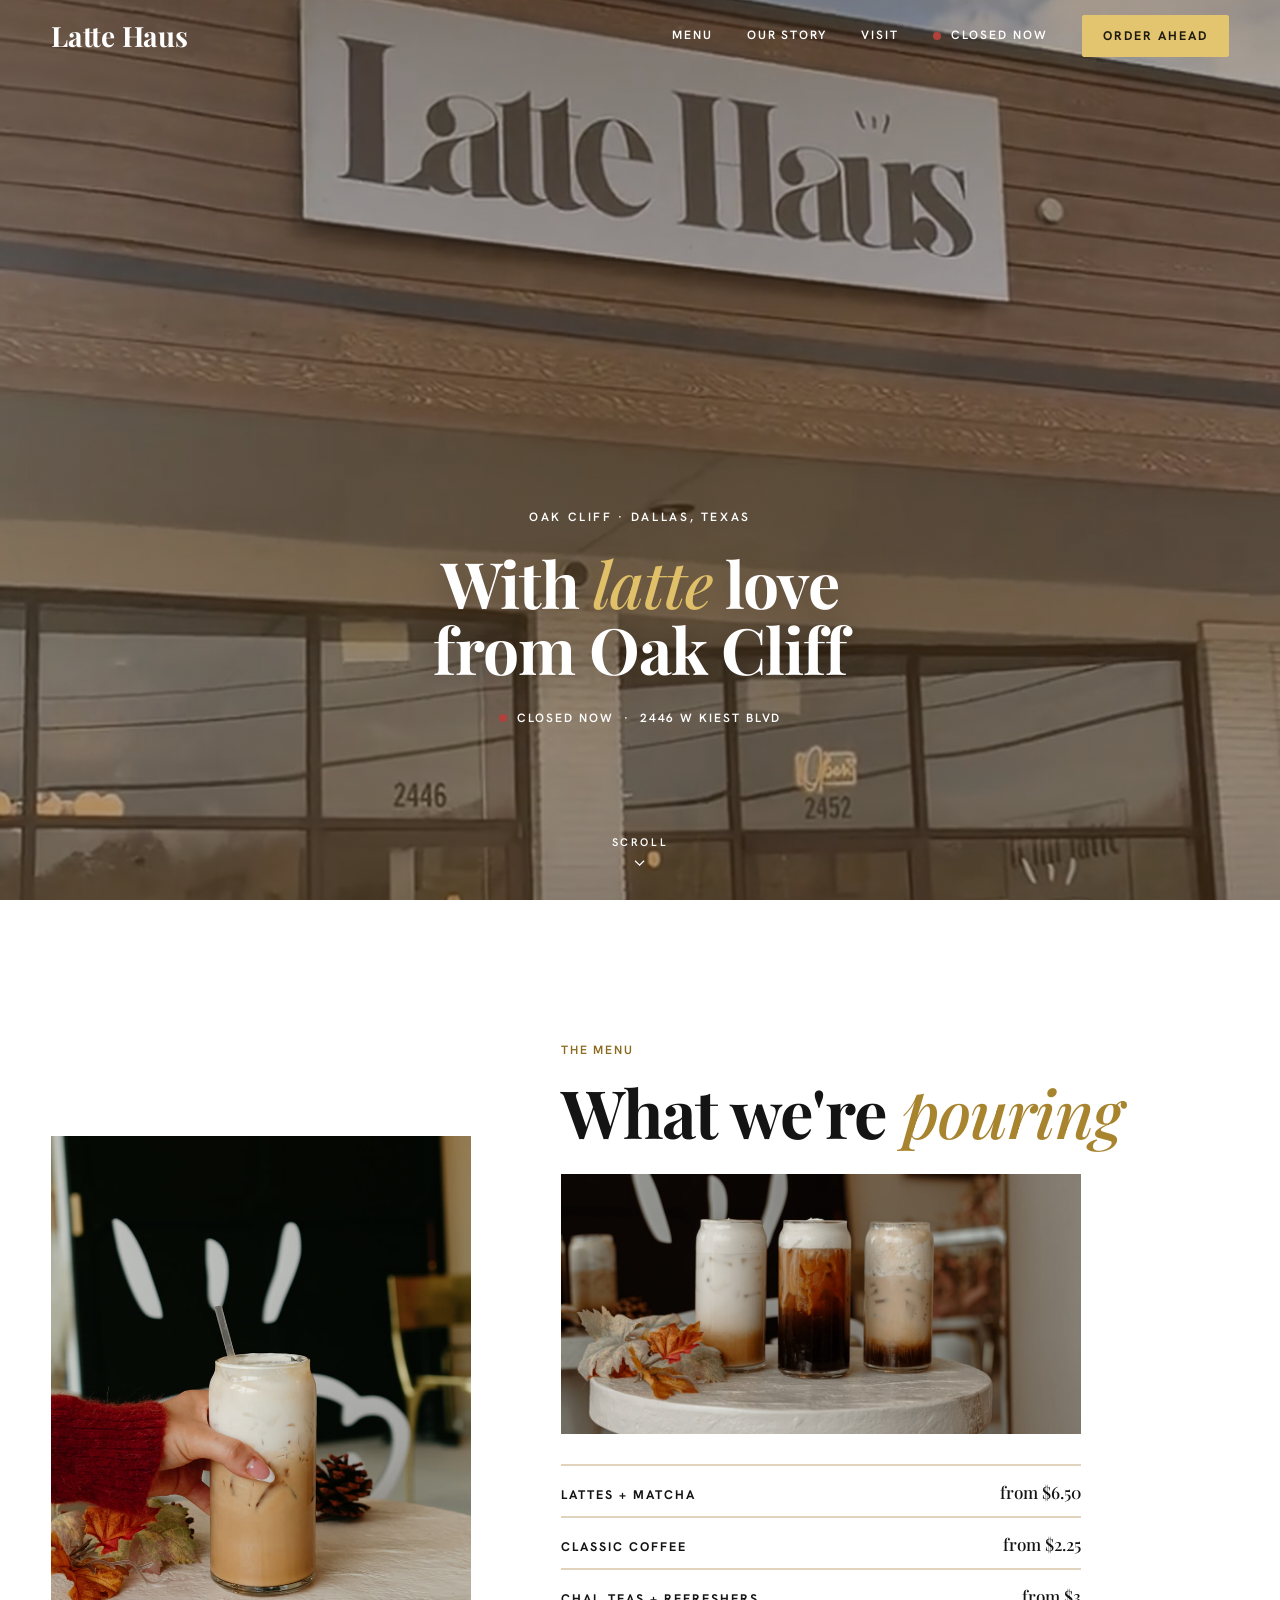
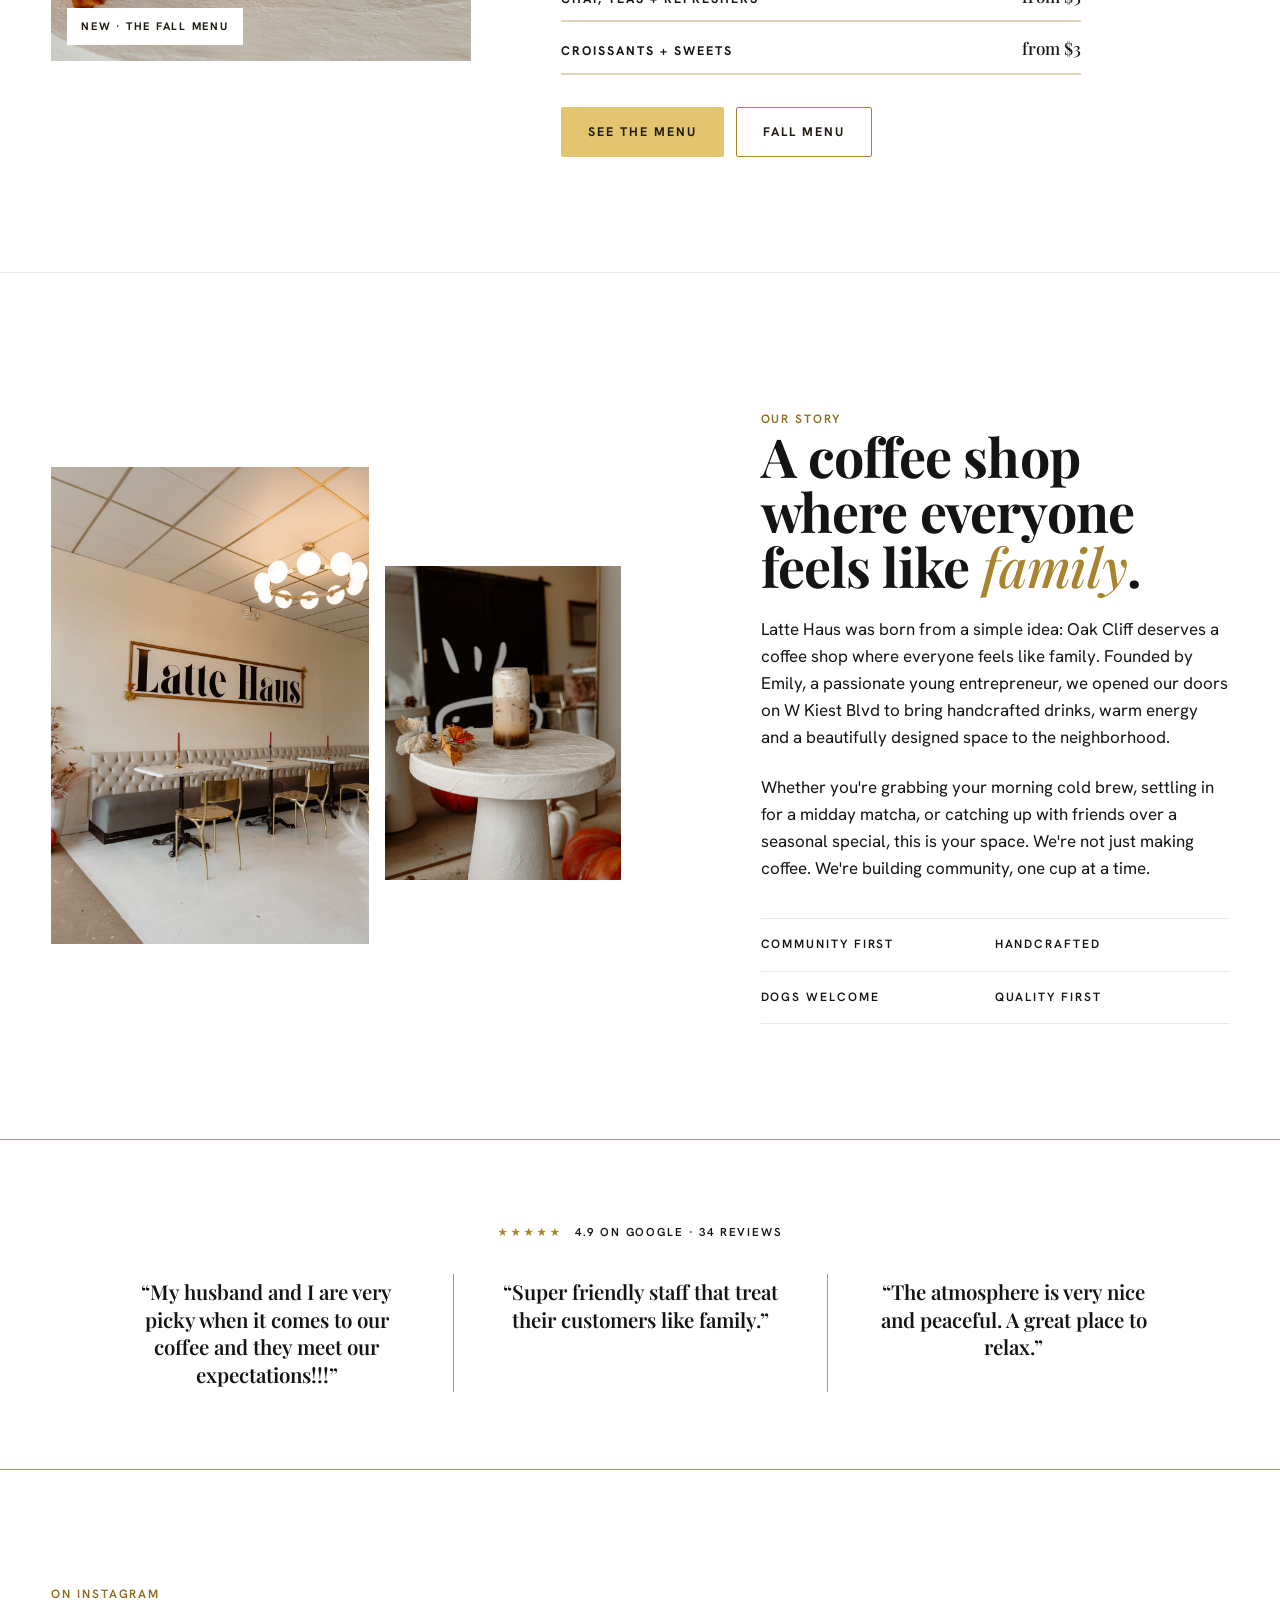
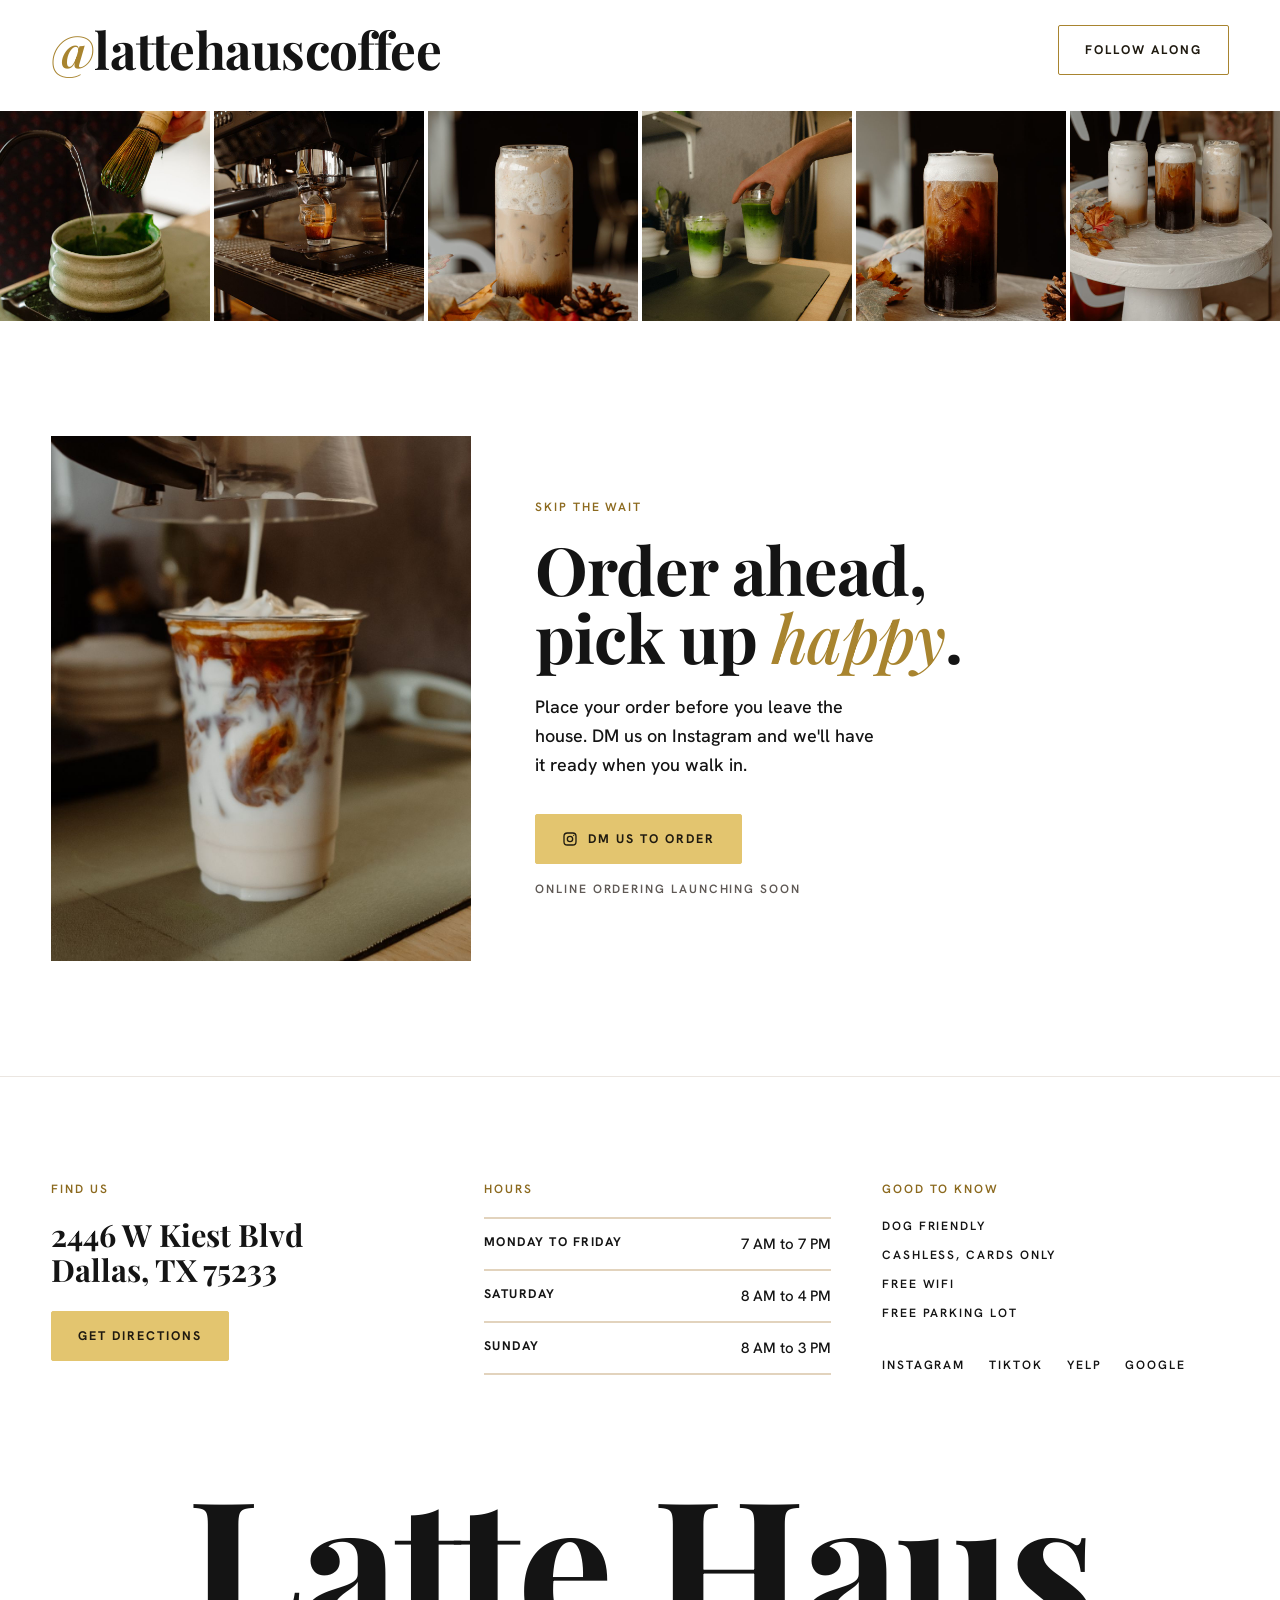
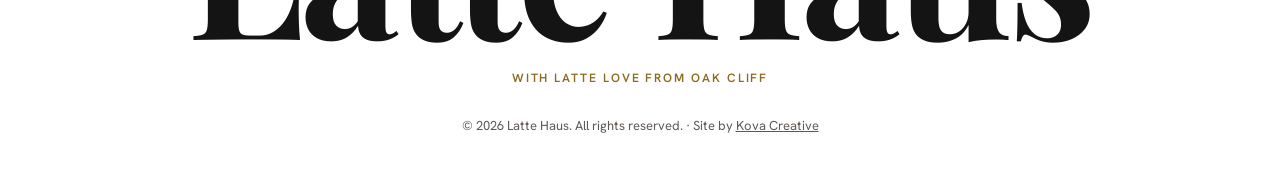
==== commit 8350a95b: "Menu repriced from Emily's Nov board: signature lattes $6.50/$7.25, matchas $7.65, chai $5.20/$6.20," ====
--- a/index.html
+++ b/index.html
@@ -1,7 +1,10 @@
 <!DOCTYPE html>
 <html lang="en">
 <head>
-  <meta charset="UTF-8">
+  <!-- Google Analytics 4 -->
+<script async src="https://www.googletagmanager.com/gtag/js?id=G-2X074BT88S"></script>
+<script>window.dataLayer=window.dataLayer||[];function gtag(){dataLayer.push(arguments);}gtag('js',new Date());gtag('config','G-2X074BT88S');</script>
+<meta charset="UTF-8">
   <meta name="viewport" content="width=device-width, initial-scale=1.0, viewport-fit=cover">
   <title>Latte Haus | Coffee Shop in Oak Cliff, Dallas</title>
   <meta name="description" content="Latte Haus is a handcrafted coffee shop in Oak Cliff, Dallas. Specialty lattes, matcha, pastries and a cozy room to stay a while. 2446 W Kiest Blvd.">
@@ -106,7 +109,7 @@
         <!-- Letterboard index: starting prices come from the menu PDF (menu/menu.html). Update both together. -->
         <div class="menu-index" data-studio="menu-index" data-studio-label="Menu categories">
           <template data-studio-item><div class="mi-row"><span class="mi-name" data-studio-field="name"></span><span class="mi-from" data-studio-field="from"></span></div></template>
-          <div class="mi-row"><span class="mi-name" data-studio-field="name">Lattes + matcha</span><span class="mi-from" data-studio-field="from">from $6.75</span></div>
+          <div class="mi-row"><span class="mi-name" data-studio-field="name">Lattes + matcha</span><span class="mi-from" data-studio-field="from">from $6.50</span></div>
           <div class="mi-row"><span class="mi-name" data-studio-field="name">Classic coffee</span><span class="mi-from" data-studio-field="from">from $2.25</span></div>
           <div class="mi-row"><span class="mi-name" data-studio-field="name">Chai, teas + refreshers</span><span class="mi-from" data-studio-field="from">from $3</span></div>
           <div class="mi-row"><span class="mi-name" data-studio-field="name">Croissants + sweets</span><span class="mi-from" data-studio-field="from">from $3</span></div>
@@ -226,7 +229,7 @@
     <div class="footer-base">
       <p class="footer-mark">Latte Haus</p>
       <p class="footer-tagline" data-studio="footer.tagline" data-studio-label="Footer tagline">With latte love from Oak Cliff</p>
-      <p class="footer-copy">© 2026 Latte Haus. All rights reserved.</p>
+      <p class="footer-copy">© 2026 Latte Haus. All rights reserved. · Site by <a href="https://kovacreative.studio/?utm_source=lattehauscoffee.com&utm_medium=referral&utm_campaign=site-credit" target="_blank" rel="noopener" style="color:inherit">Kova Creative</a></p>
     </div>
   </footer>
 
